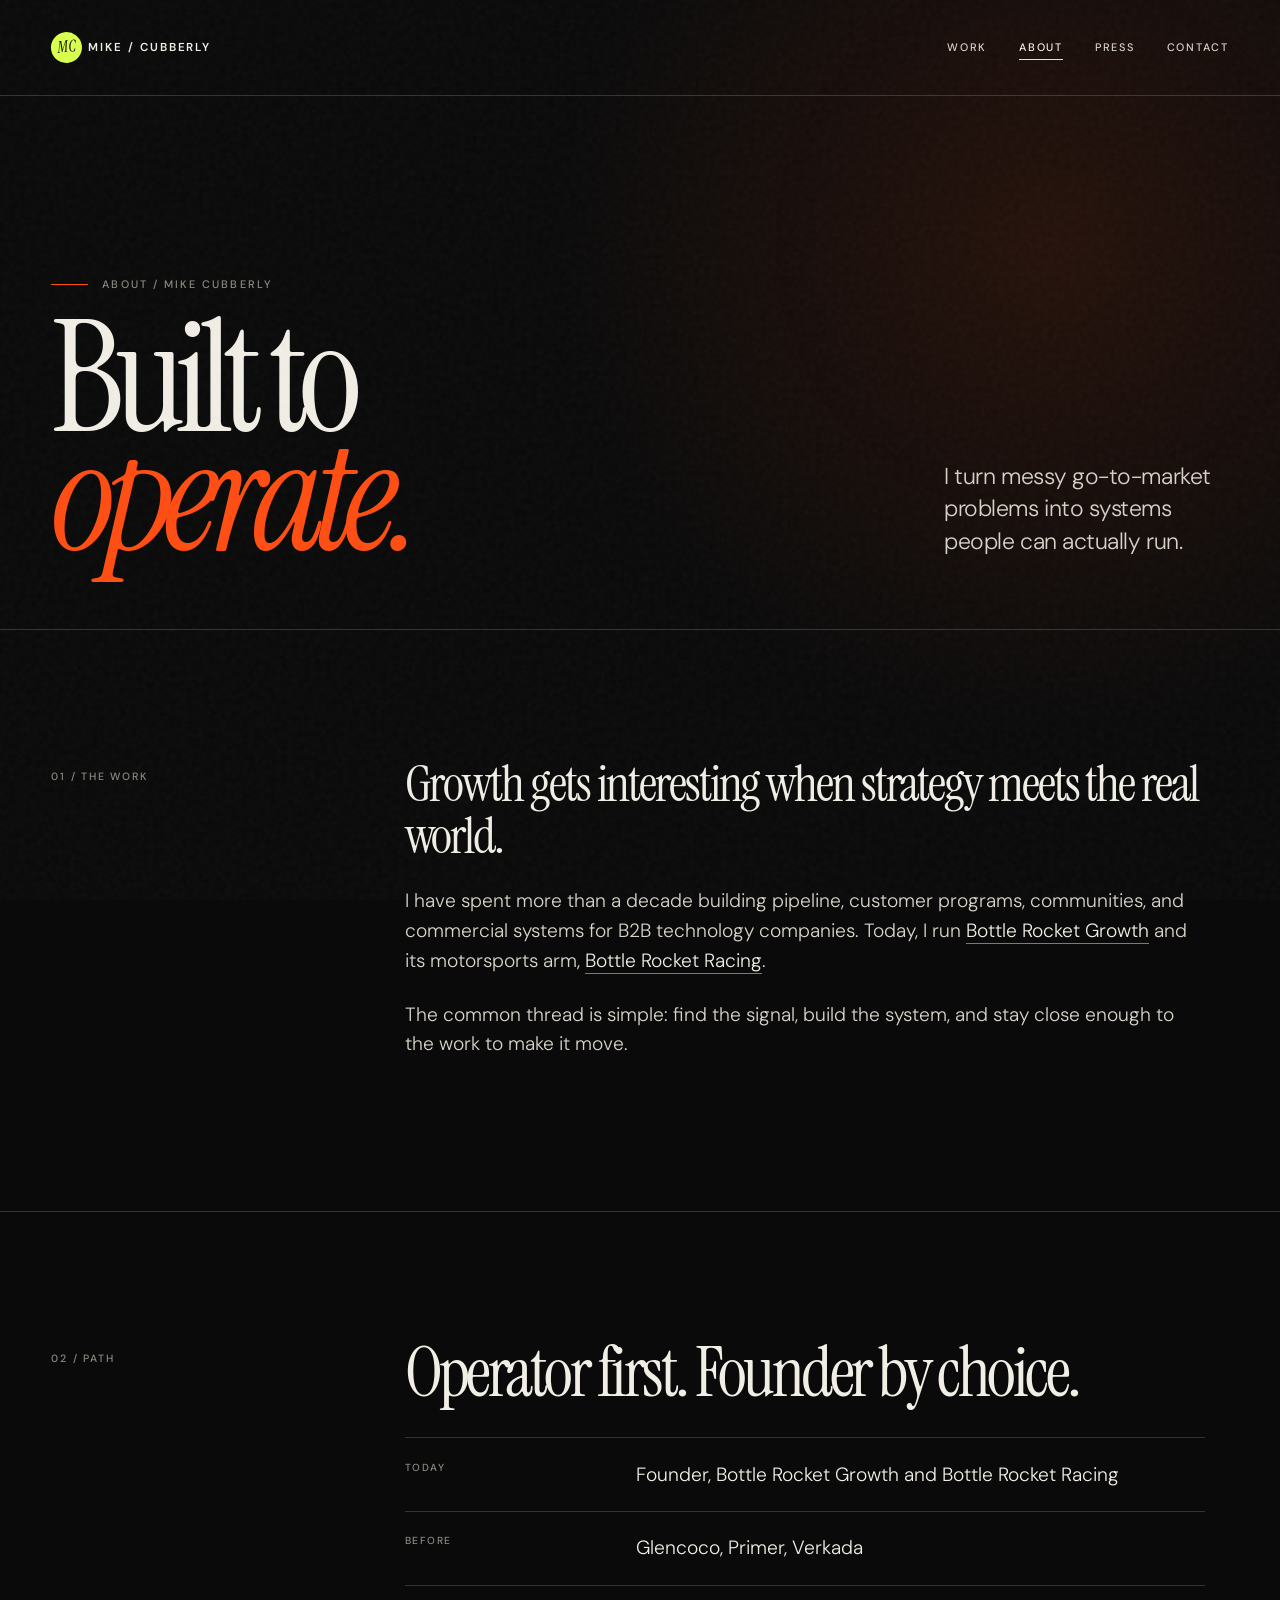
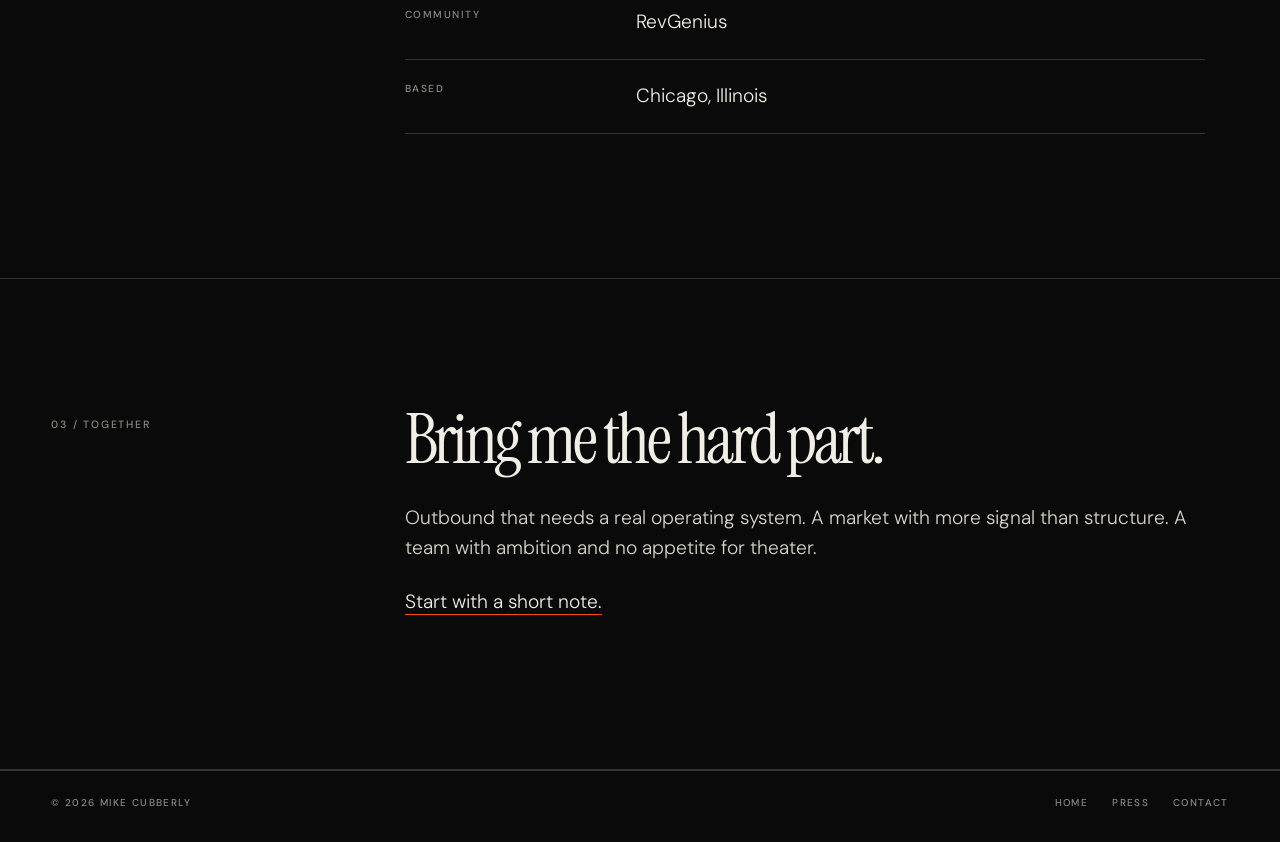
==== about.html @ 32c7e414 "Clean up headshot edge matte" ====
<!DOCTYPE html>
<html lang="en-US">
<head>
  <meta charset="UTF-8">
  <meta name="viewport" content="width=device-width, initial-scale=1.0">
  <title>About Mike Cubberly | Founder and GTM Operator</title>
  <meta name="description" content="About Mike Cubberly, a Chicago-based founder and GTM operator with experience across outbound, revenue, community, partnerships, and motorsports.">
  <meta name="author" content="Mike Cubberly">
  <meta name="robots" content="index, follow, max-image-preview:large">
  <meta name="theme-color" content="#0a0a0a">
  <link rel="canonical" href="https://mikecubberly.com/about.html">
  <meta property="og:type" content="profile">
  <meta property="og:title" content="About Mike Cubberly">
  <meta property="og:description" content="Founder, operator, and GTM builder based in Chicago.">
  <meta property="og:image" content="https://mikecubberly.com/mike-cubberly-clean.png">
  <link rel="stylesheet" href="/styles.css?v=2">
</head>
<body>
  <header class="site-header">
    <a class="wordmark" href="/" aria-label="Mike Cubberly, home">
      <span class="wordmark-mark">MC</span>
      <span class="wordmark-text">Mike / Cubberly</span>
    </a>
    <nav class="site-nav" aria-label="Main navigation">
      <a href="/#work">Work</a>
      <a href="/about.html" aria-current="page">About</a>
      <a class="nav-press" href="/press.html">Press</a>
      <a href="/contact.html">Contact</a>
    </nav>
  </header>

  <main>
    <section class="page-hero" aria-labelledby="page-title">
      <div>
        <p class="page-kicker">About / Mike Cubberly</p>
        <h1 id="page-title">Built to <em>operate.</em></h1>
      </div>
      <p class="page-intro">I turn messy go-to-market problems into systems people can actually run.</p>
    </section>

    <section class="content-section">
      <div class="shell content-grid" data-reveal>
        <p class="content-label">01 / The work</p>
        <div class="content-body">
          <p class="big-copy">Growth gets interesting when strategy meets the real world.</p>
          <p>I have spent more than a decade building pipeline, customer programs, communities, and commercial systems for B2B technology companies. Today, I run <a class="text-link" href="https://bottlerocketgrowth.com" target="_blank" rel="noopener">Bottle Rocket Growth</a> and its motorsports arm, <a class="text-link" href="https://bottlerocketracing.com" target="_blank" rel="noopener">Bottle Rocket Racing</a>.</p>
          <p>The common thread is simple: find the signal, build the system, and stay close enough to the work to make it move.</p>
        </div>
      </div>
    </section>

    <section class="content-section">
      <div class="shell content-grid" data-reveal>
        <p class="content-label">02 / Path</p>
        <div class="content-body">
          <h2>Operator first. Founder by choice.</h2>
          <dl class="fact-list">
            <div class="fact">
              <dt>Today</dt>
              <dd>Founder, Bottle Rocket Growth and Bottle Rocket Racing</dd>
            </div>
            <div class="fact">
              <dt>Before</dt>
              <dd>Glencoco, Primer, Verkada</dd>
            </div>
            <div class="fact">
              <dt>Community</dt>
              <dd>RevGenius</dd>
            </div>
            <div class="fact">
              <dt>Based</dt>
              <dd>Chicago, Illinois</dd>
            </div>
          </dl>
        </div>
      </div>
    </section>

    <section class="content-section">
      <div class="shell content-grid" data-reveal>
        <p class="content-label">03 / Together</p>
        <div class="content-body">
          <h2>Bring me the hard part.</h2>
          <p>Outbound that needs a real operating system. A market with more signal than structure. A team with ambition and no appetite for theater.</p>
          <p><a class="text-link" href="/contact.html">Start with a short note.</a></p>
        </div>
      </div>
    </section>
  </main>

  <footer class="site-footer">
    <span>© <span data-year>2026</span> Mike Cubberly</span>
    <div class="footer-links">
      <a href="/">Home</a>
      <a href="/press.html">Press</a>
      <a href="/contact.html">Contact</a>
    </div>
  </footer>
  <script src="/site.js" defer></script>
</body>
</html>
---- styles.css ----
@import url('https://fonts.googleapis.com/css2?family=DM+Sans:opsz,wght@9..40,300;9..40,400;9..40,500;9..40,600&family=Instrument+Serif:ital@0;1&display=swap');

:root {
  --ink: #0a0a0a;
  --paper: #f1eee6;
  --paper-soft: #d8d4ca;
  --muted: #8c8981;
  --line: rgba(241, 238, 230, 0.18);
  --flare: #ff4d12;
  --acid: #d9ff4f;
  --serif: "Instrument Serif", Georgia, serif;
  --sans: "DM Sans", Arial, sans-serif;
  --gutter: clamp(1.25rem, 4vw, 4.75rem);
  --ease: cubic-bezier(0.2, 0.8, 0.2, 1);
}

* {
  box-sizing: border-box;
}

html {
  scroll-behavior: smooth;
  background: var(--ink);
}

body {
  margin: 0;
  min-width: 320px;
  overflow-x: hidden;
  color: var(--paper);
  background:
    radial-gradient(circle at 82% 10%, rgba(255, 77, 18, 0.11), transparent 31rem),
    var(--ink);
  font-family: var(--sans);
  font-size: 16px;
  font-weight: 300;
  line-height: 1.55;
  text-rendering: optimizeLegibility;
}

body::before {
  position: fixed;
  inset: 0;
  z-index: 10;
  pointer-events: none;
  content: "";
  opacity: 0.045;
  background-image: url("data:image/svg+xml,%3Csvg viewBox='0 0 180 180' xmlns='http://www.w3.org/2000/svg'%3E%3Cfilter id='n'%3E%3CfeTurbulence type='fractalNoise' baseFrequency='.9' numOctaves='4' stitchTiles='stitch'/%3E%3C/filter%3E%3Crect width='100%25' height='100%25' filter='url(%23n)' opacity='.85'/%3E%3C/svg%3E");
}

::selection {
  color: var(--ink);
  background: var(--acid);
}

a {
  color: inherit;
  text-decoration: none;
}

button,
a {
  -webkit-tap-highlight-color: transparent;
}

:focus-visible {
  outline: 2px solid var(--acid);
  outline-offset: 5px;
}

img {
  display: block;
  max-width: 100%;
}

.shell {
  width: min(100%, 1600px);
  margin: 0 auto;
  padding-inline: var(--gutter);
}

.site-header {
  position: absolute;
  top: 0;
  right: 0;
  left: 0;
  z-index: 20;
  display: flex;
  align-items: center;
  justify-content: space-between;
  min-height: 6rem;
  padding: 0 var(--gutter);
  border-bottom: 1px solid var(--line);
}

.wordmark {
  display: inline-flex;
  gap: 0.35rem;
  align-items: center;
  font-size: 0.72rem;
  font-weight: 600;
  letter-spacing: 0.17em;
  text-transform: uppercase;
}

.wordmark-mark {
  display: grid;
  width: 1.95rem;
  height: 1.95rem;
  place-items: center;
  color: var(--ink);
  background: var(--acid);
  border-radius: 50%;
  font-family: var(--serif);
  font-size: 1rem;
  font-style: italic;
  font-weight: 400;
  letter-spacing: -0.03em;
  text-transform: none;
  transform: rotate(-8deg);
}

.site-nav {
  display: flex;
  gap: clamp(1rem, 2.5vw, 2.75rem);
  align-items: center;
  font-size: 0.68rem;
  font-weight: 500;
  letter-spacing: 0.16em;
  text-transform: uppercase;
}

.site-nav a {
  position: relative;
  padding-block: 0.65rem;
  color: var(--paper-soft);
  transition: color 220ms ease;
}

.site-nav a::after {
  position: absolute;
  right: 0;
  bottom: 0.42rem;
  left: 0;
  height: 1px;
  content: "";
  background: var(--acid);
  transform: scaleX(0);
  transform-origin: right;
  transition: transform 240ms var(--ease);
}

.site-nav a:hover,
.site-nav a[aria-current="page"] {
  color: var(--paper);
}

.site-nav a:hover::after,
.site-nav a[aria-current="page"]::after {
  transform: scaleX(1);
  transform-origin: left;
}

.hero {
  position: relative;
  display: grid;
  min-height: 100svh;
  padding: clamp(9rem, 15vh, 12rem) var(--gutter) clamp(3rem, 8vh, 6rem);
  overflow: hidden;
  grid-template-columns: minmax(0, 1.25fr) minmax(18rem, 0.75fr);
  gap: clamp(2rem, 5vw, 7rem);
  align-items: end;
}

.hero::after {
  position: absolute;
  top: 12%;
  right: -9rem;
  width: min(49vw, 46rem);
  aspect-ratio: 1;
  pointer-events: none;
  content: "";
  border: 1px solid rgba(217, 255, 79, 0.28);
  border-radius: 50%;
  box-shadow:
    0 0 0 5.75rem rgba(255, 255, 255, 0.018),
    0 0 0 11.5rem rgba(255, 255, 255, 0.012);
}

.hero-copy,
.hero-visual {
  position: relative;
  z-index: 2;
}

.hero-kicker,
.section-kicker,
.page-kicker {
  display: flex;
  gap: 0.9rem;
  align-items: center;
  margin: 0 0 1.7rem;
  color: var(--muted);
  font-size: 0.68rem;
  font-weight: 500;
  letter-spacing: 0.19em;
  text-transform: uppercase;
}

.hero-kicker::before,
.section-kicker::before,
.page-kicker::before {
  width: 2.3rem;
  height: 1px;
  content: "";
  background: var(--flare);
}

.hero h1 {
  max-width: 8ch;
  margin: 0;
  font-family: var(--serif);
  font-size: clamp(5.6rem, 13vw, 13.4rem);
  font-weight: 400;
  letter-spacing: -0.065em;
  line-height: 0.67;
}

.hero h1 span {
  display: block;
}

.hero h1 .hero-last {
  margin-left: 0.24em;
  color: var(--flare);
  font-style: italic;
}

.hero-deck {
  display: grid;
  max-width: 49rem;
  margin-top: clamp(3rem, 7vh, 5rem);
  grid-template-columns: minmax(13rem, 1fr) minmax(13rem, 0.8fr);
  gap: clamp(1.5rem, 4vw, 4rem);
  align-items: start;
}

.hero-statement {
  margin: 0;
  font-size: clamp(1.25rem, 2vw, 1.8rem);
  font-weight: 300;
  letter-spacing: -0.025em;
  line-height: 1.28;
}

.hero-statement strong {
  color: var(--acid);
  font-weight: 400;
}

.hero-note {
  margin: 0;
  color: var(--muted);
  font-size: 0.84rem;
  line-height: 1.65;
}

.hero-visual {
  display: flex;
  min-height: 30rem;
  align-items: center;
  justify-content: center;
}

.portrait-frame {
  position: relative;
  width: min(100%, 30rem);
  aspect-ratio: 0.83;
  overflow: hidden;
  background:
    linear-gradient(160deg, rgba(255, 77, 18, 0.42), transparent 45%),
    #191919;
  border: 1px solid var(--line);
  border-radius: 48% 48% 1rem 1rem;
  transform: rotate(2.5deg);
}

.portrait-frame::before {
  position: absolute;
  inset: 1rem;
  z-index: 2;
  pointer-events: none;
  content: "";
  border: 1px solid rgba(241, 238, 230, 0.25);
  border-radius: inherit;
}

.portrait-frame img {
  position: absolute;
  top: 13%;
  left: 50%;
  width: 91%;
  height: auto;
  filter: saturate(0.85) contrast(1.06);
  transform: translateX(-50%) rotate(-2.5deg) scale(1.15);
}

.portrait-caption {
  position: absolute;
  right: -2.7rem;
  bottom: 2.75rem;
  z-index: 4;
  display: flex;
  gap: 0.9rem;
  align-items: center;
  margin: 0;
  color: var(--ink);
  background: var(--acid);
  padding: 0.75rem 1.1rem;
  font-size: 0.62rem;
  font-weight: 600;
  letter-spacing: 0.17em;
  text-transform: uppercase;
  transform: rotate(-90deg);
  transform-origin: bottom right;
}

.portrait-caption::before {
  width: 1.8rem;
  height: 1px;
  content: "";
  background: var(--ink);
}

.hero-index {
  position: absolute;
  right: 1rem;
  bottom: -0.36em;
  z-index: -1;
  color: rgba(241, 238, 230, 0.055);
  font-family: var(--serif);
  font-size: clamp(9rem, 23vw, 23rem);
  line-height: 1;
}

.ticker {
  overflow: hidden;
  color: var(--ink);
  background: var(--acid);
  border-block: 1px solid var(--acid);
}

.ticker-track {
  display: flex;
  width: max-content;
  padding-block: 0.8rem;
  animation: ticker 25s linear infinite;
}

.ticker-track span {
  display: inline-flex;
  gap: 1.35rem;
  align-items: center;
  padding-right: 1.35rem;
  font-size: 0.67rem;
  font-weight: 600;
  letter-spacing: 0.18em;
  text-transform: uppercase;
}

.ticker-track span::after {
  content: "●";
  font-size: 0.85rem;
}

@keyframes ticker {
  to {
    transform: translateX(-50%);
  }
}

.section {
  position: relative;
  padding: clamp(6rem, 12vw, 12rem) 0;
  border-bottom: 1px solid var(--line);
}

.section-heading {
  display: grid;
  margin-bottom: clamp(4rem, 8vw, 8rem);
  grid-template-columns: minmax(9rem, 0.34fr) minmax(0, 1fr);
  gap: 2rem;
}

.section-heading h2 {
  max-width: 11ch;
  margin: 0;
  font-family: var(--serif);
  font-size: clamp(3.8rem, 8vw, 8.5rem);
  font-weight: 400;
  letter-spacing: -0.055em;
  line-height: 0.85;
}

.section-heading h2 em {
  color: var(--flare);
  font-weight: 400;
}

.project-list {
  border-top: 1px solid var(--line);
}

.project {
  position: relative;
  display: grid;
  padding: clamp(2.1rem, 4vw, 3.8rem) 0;
  overflow: hidden;
  border-bottom: 1px solid var(--line);
  grid-template-columns: minmax(4rem, 0.16fr) minmax(13rem, 0.52fr) minmax(12rem, 0.42fr) 2.25rem;
  gap: 1.5rem;
  align-items: center;
  transition: padding 320ms var(--ease), color 250ms ease;
}

.project::before {
  position: absolute;
  inset: 0;
  z-index: -1;
  content: "";
  background: var(--paper);
  transform: translateX(-101%);
  transition: transform 430ms var(--ease);
}

.project:hover {
  color: var(--ink);
  padding-inline: 1.4rem;
}

.project:hover::before {
  transform: translateX(0);
}

.project-number,
.project-tag {
  color: var(--muted);
  font-size: 0.64rem;
  font-weight: 500;
  letter-spacing: 0.17em;
  text-transform: uppercase;
}

.project-name {
  margin: 0;
  font-family: var(--serif);
  font-size: clamp(2rem, 4.3vw, 4.75rem);
  font-weight: 400;
  letter-spacing: -0.04em;
  line-height: 0.95;
}

.project-description {
  max-width: 27rem;
  margin: 0;
  color: var(--paper-soft);
  font-size: clamp(0.92rem, 1.25vw, 1.05rem);
}

.project:hover .project-description,
.project:hover .project-number,
.project:hover .project-tag {
  color: #4d4a44;
}

.project-arrow {
  display: grid;
  width: 2.25rem;
  height: 2.25rem;
  place-items: center;
  border: 1px solid currentColor;
  border-radius: 50%;
  font-size: 1.15rem;
  transition: transform 260ms var(--ease), background 260ms ease;
}

.project:hover .project-arrow {
  color: var(--paper);
  background: var(--flare);
  border-color: var(--flare);
  transform: rotate(-45deg);
}

.about-grid {
  display: grid;
  grid-template-columns: minmax(16rem, 0.65fr) minmax(18rem, 1fr);
  gap: clamp(3rem, 8vw, 10rem);
  align-items: start;
}

.about-quote {
  margin: 0;
  font-family: var(--serif);
  font-size: clamp(3rem, 6vw, 6.4rem);
  font-weight: 400;
  letter-spacing: -0.05em;
  line-height: 0.92;
}

.about-quote em {
  color: var(--acid);
}

.about-copy {
  max-width: 42rem;
  padding-top: 1rem;
}

.about-copy .lead {
  margin: 0 0 2rem;
  color: var(--paper);
  font-size: clamp(1.4rem, 2.4vw, 2.2rem);
  letter-spacing: -0.03em;
  line-height: 1.26;
}

.about-copy p {
  color: var(--muted);
}

.career-line {
  display: flex;
  flex-wrap: wrap;
  gap: 0.8rem 1.35rem;
  align-items: center;
  margin: 3rem 0 0;
  padding-top: 1.5rem;
  padding-left: 0;
  border-top: 1px solid var(--line);
  color: var(--paper-soft);
  font-size: 0.66rem;
  font-weight: 500;
  letter-spacing: 0.13em;
  list-style: none;
  text-transform: uppercase;
}

.career-line li:not(:last-child)::after {
  display: inline-block;
  width: 4px;
  height: 4px;
  margin-left: 1.35rem;
  content: "";
  vertical-align: middle;
  background: var(--flare);
  border-radius: 50%;
}

.contact-section {
  position: relative;
  padding: clamp(7rem, 14vw, 14rem) 0 clamp(4rem, 7vw, 7rem);
  overflow: hidden;
}

.contact-section::before {
  position: absolute;
  top: 0;
  right: -10%;
  color: rgba(241, 238, 230, 0.035);
  content: "HELLO";
  font-family: var(--serif);
  font-size: clamp(13rem, 34vw, 35rem);
  line-height: 0.8;
  pointer-events: none;
}

.contact-section .shell {
  position: relative;
  z-index: 1;
}

.contact-heading {
  max-width: 9ch;
  margin: 0 0 3rem;
  font-family: var(--serif);
  font-size: clamp(4.8rem, 11vw, 12rem);
  font-weight: 400;
  letter-spacing: -0.065em;
  line-height: 0.76;
}

.contact-heading em {
  color: var(--flare);
}

.contact-email {
  display: inline-block;
  padding-bottom: 0.35rem;
  border-bottom: 1px solid var(--paper);
  font-size: clamp(1.1rem, 2.2vw, 2rem);
  letter-spacing: -0.03em;
  transition: color 220ms ease, border-color 220ms ease;
}

.contact-email:hover {
  color: var(--acid);
  border-color: var(--acid);
}

.contact-links {
  display: flex;
  gap: 1.5rem 2.5rem;
  flex-wrap: wrap;
  margin-top: 2rem;
  color: var(--muted);
  font-size: 0.7rem;
  font-weight: 500;
  letter-spacing: 0.14em;
  text-transform: uppercase;
}

.contact-links a:hover {
  color: var(--paper);
}

.site-footer {
  display: flex;
  justify-content: space-between;
  padding: 1.5rem var(--gutter) 2rem;
  color: var(--muted);
  border-top: 1px solid var(--line);
  font-size: 0.62rem;
  font-weight: 500;
  letter-spacing: 0.14em;
  text-transform: uppercase;
}

.footer-links {
  display: flex;
  gap: 1.5rem;
}

.footer-links a:hover {
  color: var(--paper);
}

.page-hero {
  display: grid;
  min-height: 70svh;
  padding: clamp(10rem, 18vh, 14rem) var(--gutter) clamp(4rem, 8vh, 7rem);
  border-bottom: 1px solid var(--line);
  grid-template-columns: minmax(0, 1fr) minmax(14rem, 0.36fr);
  gap: clamp(3rem, 8vw, 9rem);
  align-items: end;
}

.page-hero h1 {
  max-width: 9ch;
  margin: 0;
  font-family: var(--serif);
  font-size: clamp(5.4rem, 12vw, 12rem);
  font-weight: 400;
  letter-spacing: -0.065em;
  line-height: 0.77;
}

.page-hero h1 em {
  display: block;
  color: var(--flare);
}

.page-intro {
  max-width: 28rem;
  margin: 0;
  color: var(--paper-soft);
  font-size: clamp(1.1rem, 1.8vw, 1.45rem);
  letter-spacing: -0.02em;
  line-height: 1.4;
}

.content-section {
  padding: clamp(5rem, 10vw, 10rem) 0;
  border-bottom: 1px solid var(--line);
}

.content-grid {
  display: grid;
  grid-template-columns: minmax(9rem, 0.32fr) minmax(0, 1fr);
  gap: clamp(2rem, 7vw, 8rem);
}

.content-label {
  color: var(--muted);
  font-size: 0.66rem;
  font-weight: 500;
  letter-spacing: 0.17em;
  text-transform: uppercase;
}

.content-body {
  max-width: 50rem;
}

.content-body h2 {
  margin: 0 0 2rem;
  font-family: var(--serif);
  font-size: clamp(2.8rem, 5.5vw, 5.5rem);
  font-weight: 400;
  letter-spacing: -0.05em;
  line-height: 0.92;
}

.content-body p {
  margin: 0 0 1.5rem;
  color: var(--paper-soft);
  font-size: clamp(1rem, 1.5vw, 1.2rem);
}

.content-body .big-copy {
  color: var(--paper);
  font-family: var(--serif);
  font-size: clamp(2rem, 4vw, 3.8rem);
  letter-spacing: -0.04em;
  line-height: 1.02;
}

.text-link {
  color: var(--paper);
  border-bottom: 1px solid var(--flare);
}

.text-link:hover {
  color: var(--acid);
  border-color: var(--acid);
}

.fact-list {
  border-top: 1px solid var(--line);
}

.fact {
  display: grid;
  padding: 1.35rem 0;
  border-bottom: 1px solid var(--line);
  grid-template-columns: minmax(8rem, 0.35fr) minmax(0, 1fr);
  gap: 2rem;
}

.fact dt {
  color: var(--muted);
  font-size: 0.64rem;
  font-weight: 500;
  letter-spacing: 0.15em;
  text-transform: uppercase;
}

.fact dd {
  margin: 0;
  color: var(--paper);
  font-size: clamp(1rem, 1.5vw, 1.2rem);
}

.contact-options {
  border-top: 1px solid var(--line);
}

.contact-option {
  display: grid;
  padding: clamp(1.75rem, 3vw, 2.7rem) 0;
  border-bottom: 1px solid var(--line);
  grid-template-columns: minmax(8rem, 0.35fr) minmax(0, 1fr) 2rem;
  gap: 2rem;
  align-items: center;
  transition: color 220ms ease, padding 280ms var(--ease);
}

.contact-option span:first-child {
  color: var(--muted);
  font-size: 0.64rem;
  font-weight: 500;
  letter-spacing: 0.15em;
  text-transform: uppercase;
}

.contact-option strong {
  font-family: var(--serif);
  font-size: clamp(1.7rem, 3.5vw, 3.5rem);
  font-weight: 400;
  letter-spacing: -0.04em;
}

.contact-option:hover {
  color: var(--acid);
  padding-inline: 0.75rem;
}

.contact-option:hover span:first-child {
  color: var(--paper);
}

.js [data-reveal] {
  opacity: 0;
  transform: translateY(2.5rem);
  transition: opacity 800ms var(--ease), transform 900ms var(--ease);
}

.js [data-reveal].is-visible {
  opacity: 1;
  transform: translateY(0);
}

@media (max-width: 900px) {
  .hero {
    min-height: auto;
    padding-top: 10rem;
    grid-template-columns: 1fr;
  }

  .hero-copy {
    max-width: 52rem;
  }

  .hero h1 {
    font-size: clamp(6rem, 22vw, 10rem);
  }

  .hero-visual {
    min-height: 26rem;
  }

  .portrait-frame {
    width: min(75vw, 27rem);
  }

  .hero::after {
    top: auto;
    right: -30%;
    bottom: 0;
    width: 75vw;
  }

  .section-heading,
  .about-grid,
  .page-hero,
  .content-grid {
    grid-template-columns: 1fr;
  }

  .project {
    grid-template-columns: 3rem minmax(0, 1fr) 2.25rem;
  }

  .project-description,
  .project-tag {
    grid-column: 2 / 3;
  }

  .project-arrow {
    grid-row: 1;
    grid-column: 3;
  }

  .page-hero {
    min-height: 65svh;
  }
}

@media (max-width: 620px) {
  .site-header {
    min-height: 5rem;
  }

  .wordmark-text {
    display: none;
  }

  .site-nav {
    gap: 1rem;
    letter-spacing: 0.11em;
  }

  .site-nav .nav-press {
    display: none;
  }

  .hero {
    padding-top: 8.5rem;
  }

  .hero h1 {
    font-size: clamp(5rem, 26vw, 7.8rem);
    line-height: 0.71;
  }

  .hero h1 .hero-last {
    margin-left: 0;
  }

  .hero-deck {
    grid-template-columns: 1fr;
    margin-top: 2.75rem;
  }

  .hero-note {
    max-width: 25rem;
  }

  .hero-visual {
    min-height: 22rem;
  }

  .portrait-caption {
    right: -2.25rem;
  }

  .section-heading {
    margin-bottom: 3.5rem;
  }

  .project {
    grid-template-columns: 2.2rem minmax(0, 1fr) 2rem;
    gap: 0.8rem;
  }

  .project:hover {
    padding-inline: 0.5rem;
  }

  .project-name {
    font-size: 2.2rem;
  }

  .career-line li::after {
    display: none !important;
  }

  .career-line {
    display: grid;
    grid-template-columns: 1fr 1fr;
  }

  .site-footer {
    gap: 1rem;
    align-items: flex-start;
    flex-direction: column;
  }

  .page-hero h1 {
    font-size: clamp(4.7rem, 23vw, 7.5rem);
  }

  .fact,
  .contact-option {
    grid-template-columns: 1fr;
    gap: 0.55rem;
  }

  .contact-option strong {
    overflow-wrap: anywhere;
  }

  .contact-option > span:last-child {
    display: none;
  }
}

@media (prefers-reduced-motion: reduce) {
  html {
    scroll-behavior: auto;
  }

  *,
  *::before,
  *::after {
    animation-duration: 0.01ms !important;
    animation-iteration-count: 1 !important;
    transition-duration: 0.01ms !important;
  }

  .js [data-reveal] {
    opacity: 1;
    transform: none;
  }
}
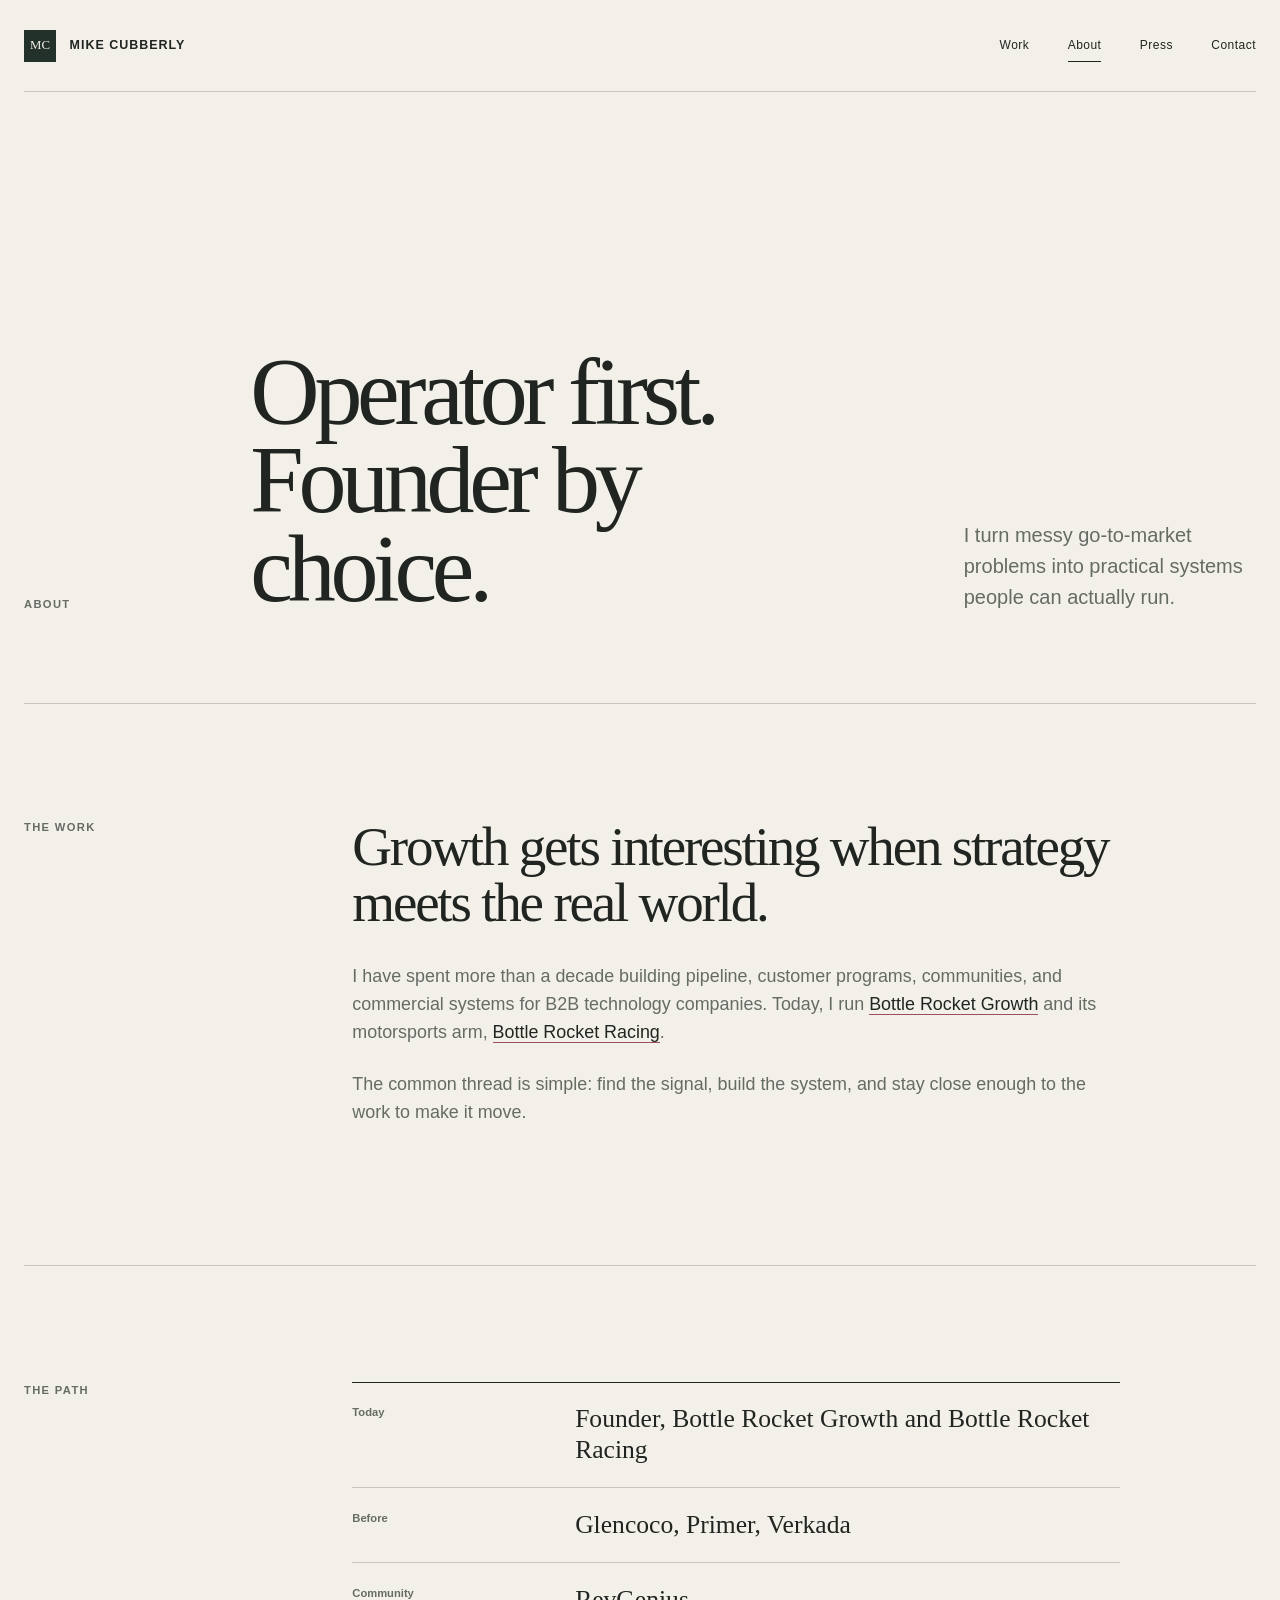
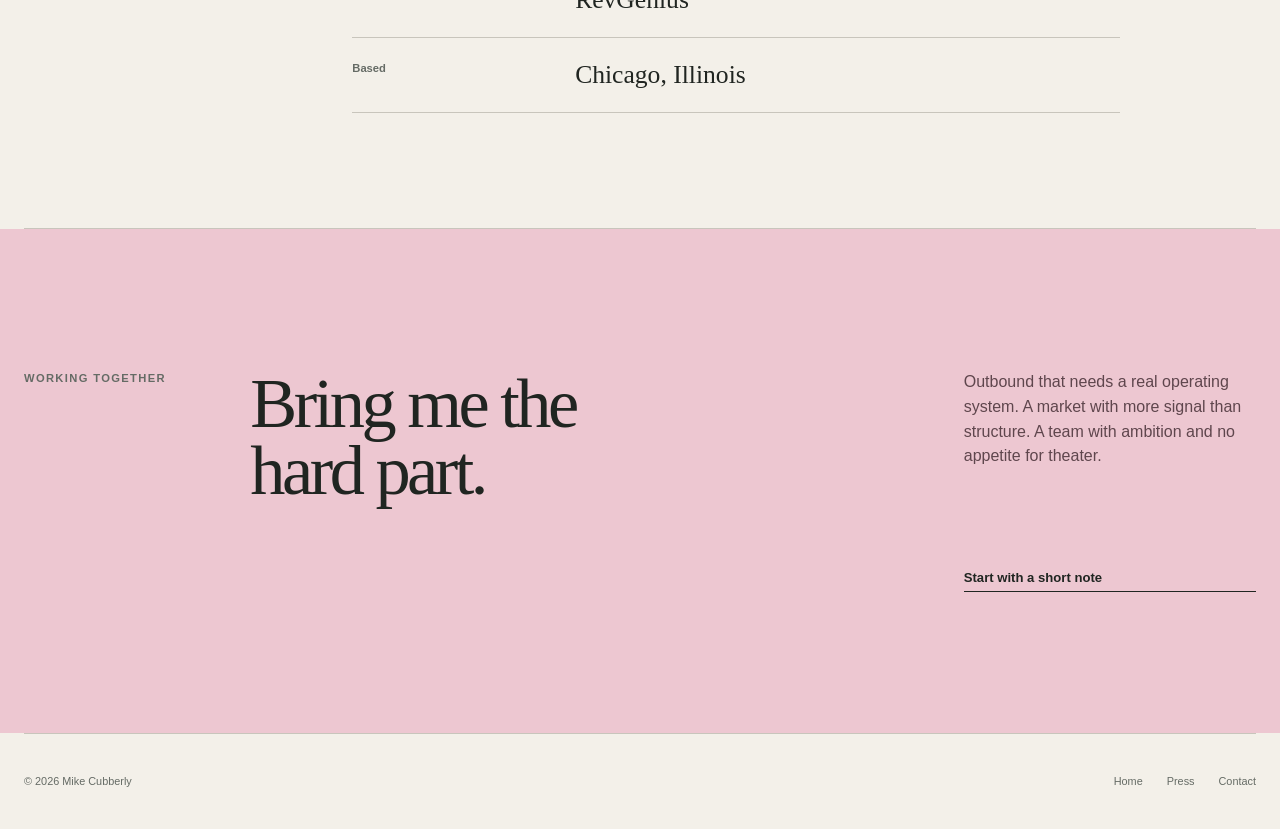
==== commit 89c95a79: "Elevate personal site with restrained editorial design" ====
--- a/about.html
+++ b/about.html
@@ -7,84 +7,73 @@
   <meta name="description" content="About Mike Cubberly, a Chicago-based founder and GTM operator with experience across outbound, revenue, community, partnerships, and motorsports.">
   <meta name="author" content="Mike Cubberly">
   <meta name="robots" content="index, follow, max-image-preview:large">
-  <meta name="theme-color" content="#0a0a0a">
+  <meta name="theme-color" content="#f3f0e9">
   <link rel="canonical" href="https://mikecubberly.com/about.html">
   <meta property="og:type" content="profile">
   <meta property="og:title" content="About Mike Cubberly">
-  <meta property="og:description" content="Founder, operator, and GTM builder based in Chicago.">
-  <meta property="og:image" content="https://mikecubberly.com/mike-cubberly-clean.png">
-  <link rel="stylesheet" href="/styles.css?v=2">
+  <meta property="og:description" content="Founder and GTM operator based in Chicago.">
+  <meta property="og:image" content="https://mikecubberly.com/mike-cubberly-clean.png?v=3">
+  <link rel="stylesheet" href="/styles.css?v=4">
 </head>
 <body>
   <header class="site-header">
     <a class="wordmark" href="/" aria-label="Mike Cubberly, home">
-      <span class="wordmark-mark">MC</span>
-      <span class="wordmark-text">Mike / Cubberly</span>
+      <span class="wordmark-mark" aria-hidden="true">MC</span>
+      <span>Mike Cubberly</span>
     </a>
     <nav class="site-nav" aria-label="Main navigation">
       <a href="/#work">Work</a>
       <a href="/about.html" aria-current="page">About</a>
-      <a class="nav-press" href="/press.html">Press</a>
+      <a href="/press.html">Press</a>
       <a href="/contact.html">Contact</a>
     </nav>
   </header>
 
   <main>
-    <section class="page-hero" aria-labelledby="page-title">
-      <div>
-        <p class="page-kicker">About / Mike Cubberly</p>
-        <h1 id="page-title">Built to <em>operate.</em></h1>
-      </div>
-      <p class="page-intro">I turn messy go-to-market problems into systems people can actually run.</p>
+    <section class="inner-hero" aria-labelledby="page-title">
+      <p class="eyebrow">About</p>
+      <h1 id="page-title">Operator first.<br>Founder by choice.</h1>
+      <p>I turn messy go-to-market problems into practical systems people can actually run.</p>
     </section>
 
-    <section class="content-section">
-      <div class="shell content-grid" data-reveal>
-        <p class="content-label">01 / The work</p>
-        <div class="content-body">
-          <p class="big-copy">Growth gets interesting when strategy meets the real world.</p>
-          <p>I have spent more than a decade building pipeline, customer programs, communities, and commercial systems for B2B technology companies. Today, I run <a class="text-link" href="https://bottlerocketgrowth.com" target="_blank" rel="noopener">Bottle Rocket Growth</a> and its motorsports arm, <a class="text-link" href="https://bottlerocketracing.com" target="_blank" rel="noopener">Bottle Rocket Racing</a>.</p>
-          <p>The common thread is simple: find the signal, build the system, and stay close enough to the work to make it move.</p>
-        </div>
+    <section class="prose-section" aria-labelledby="work-heading">
+      <h2 id="work-heading">The work</h2>
+      <div class="prose-copy">
+        <p class="lead">Growth gets interesting when strategy meets the real world.</p>
+        <p>I have spent more than a decade building pipeline, customer programs, communities, and commercial systems for B2B technology companies. Today, I run <a href="https://bottlerocketgrowth.com" target="_blank" rel="noopener">Bottle Rocket Growth</a> and its motorsports arm, <a href="https://bottlerocketracing.com" target="_blank" rel="noopener">Bottle Rocket Racing</a>.</p>
+        <p>The common thread is simple: find the signal, build the system, and stay close enough to the work to make it move.</p>
       </div>
     </section>
 
-    <section class="content-section">
-      <div class="shell content-grid" data-reveal>
-        <p class="content-label">02 / Path</p>
-        <div class="content-body">
-          <h2>Operator first. Founder by choice.</h2>
-          <dl class="fact-list">
-            <div class="fact">
-              <dt>Today</dt>
-              <dd>Founder, Bottle Rocket Growth and Bottle Rocket Racing</dd>
-            </div>
-            <div class="fact">
-              <dt>Before</dt>
-              <dd>Glencoco, Primer, Verkada</dd>
-            </div>
-            <div class="fact">
-              <dt>Community</dt>
-              <dd>RevGenius</dd>
-            </div>
-            <div class="fact">
-              <dt>Based</dt>
-              <dd>Chicago, Illinois</dd>
-            </div>
-          </dl>
-        </div>
+    <section class="prose-section" aria-labelledby="path-heading">
+      <h2 id="path-heading">The path</h2>
+      <div class="prose-copy">
+        <dl class="plain-facts">
+          <div>
+            <dt>Today</dt>
+            <dd>Founder, Bottle Rocket Growth and Bottle Rocket Racing</dd>
+          </div>
+          <div>
+            <dt>Before</dt>
+            <dd>Glencoco, Primer, Verkada</dd>
+          </div>
+          <div>
+            <dt>Community</dt>
+            <dd>RevGenius</dd>
+          </div>
+          <div>
+            <dt>Based</dt>
+            <dd>Chicago, Illinois</dd>
+          </div>
+        </dl>
       </div>
     </section>
 
-    <section class="content-section">
-      <div class="shell content-grid" data-reveal>
-        <p class="content-label">03 / Together</p>
-        <div class="content-body">
-          <h2>Bring me the hard part.</h2>
-          <p>Outbound that needs a real operating system. A market with more signal than structure. A team with ambition and no appetite for theater.</p>
-          <p><a class="text-link" href="/contact.html">Start with a short note.</a></p>
-        </div>
-      </div>
+    <section class="closing-note" aria-labelledby="together-heading">
+      <p class="eyebrow">Working together</p>
+      <h2 id="together-heading">Bring me the hard part.</h2>
+      <p>Outbound that needs a real operating system. A market with more signal than structure. A team with ambition and no appetite for theater.</p>
+      <a class="inline-link" href="/contact.html">Start with a short note</a>
     </section>
   </main>
 
--- a/styles.css
+++ b/styles.css
@@ -1,17 +1,15 @@
-@import url('https://fonts.googleapis.com/css2?family=DM+Sans:opsz,wght@9..40,300;9..40,400;9..40,500;9..40,600&family=Instrument+Serif:ital@0;1&display=swap');
-
 :root {
-  --ink: #0a0a0a;
-  --paper: #f1eee6;
-  --paper-soft: #d8d4ca;
-  --muted: #8c8981;
-  --line: rgba(241, 238, 230, 0.18);
-  --flare: #ff4d12;
-  --acid: #d9ff4f;
-  --serif: "Instrument Serif", Georgia, serif;
-  --sans: "DM Sans", Arial, sans-serif;
-  --gutter: clamp(1.25rem, 4vw, 4.75rem);
-  --ease: cubic-bezier(0.2, 0.8, 0.2, 1);
+  --paper: #f3f0e9;
+  --paper-deep: #e8e3d9;
+  --ink: #202521;
+  --muted: #656b65;
+  --rule: #c8c5bc;
+  --rose: #edc7d1;
+  --rose-deep: #9c4f61;
+  --forest: #223129;
+  --serif: "Iowan Old Style", "Palatino Linotype", Baskerville, Georgia, serif;
+  --sans: "Helvetica Neue", Helvetica, Arial, sans-serif;
+  --page: min(100% - 3rem, 82rem);
 }
 
 * {
@@ -20,37 +18,24 @@
 
 html {
   scroll-behavior: smooth;
-  background: var(--ink);
+  background: var(--paper);
 }
 
 body {
-  margin: 0;
   min-width: 320px;
-  overflow-x: hidden;
-  color: var(--paper);
-  background:
-    radial-gradient(circle at 82% 10%, rgba(255, 77, 18, 0.11), transparent 31rem),
-    var(--ink);
+  margin: 0;
+  color: var(--ink);
+  background: var(--paper);
   font-family: var(--sans);
   font-size: 16px;
-  font-weight: 300;
   line-height: 1.55;
   text-rendering: optimizeLegibility;
-}
-
-body::before {
-  position: fixed;
-  inset: 0;
-  z-index: 10;
-  pointer-events: none;
-  content: "";
-  opacity: 0.045;
-  background-image: url("data:image/svg+xml,%3Csvg viewBox='0 0 180 180' xmlns='http://www.w3.org/2000/svg'%3E%3Cfilter id='n'%3E%3CfeTurbulence type='fractalNoise' baseFrequency='.9' numOctaves='4' stitchTiles='stitch'/%3E%3C/filter%3E%3Crect width='100%25' height='100%25' filter='url(%23n)' opacity='.85'/%3E%3C/svg%3E");
+  -webkit-font-smoothing: antialiased;
 }
 
 ::selection {
   color: var(--ink);
-  background: var(--acid);
+  background: var(--rose);
 }
 
 a {
@@ -58,581 +43,328 @@
   text-decoration: none;
 }
 
-button,
-a {
-  -webkit-tap-highlight-color: transparent;
-}
-
-:focus-visible {
-  outline: 2px solid var(--acid);
-  outline-offset: 5px;
-}
-
 img {
   display: block;
   max-width: 100%;
 }
 
-.shell {
-  width: min(100%, 1600px);
+:focus-visible {
+  outline: 2px solid var(--rose-deep);
+  outline-offset: 5px;
+}
+
+.site-header {
+  display: flex;
+  width: var(--page);
+  min-height: 5.75rem;
   margin: 0 auto;
-  padding-inline: var(--gutter);
-}
-
-.site-header {
-  position: absolute;
-  top: 0;
-  right: 0;
-  left: 0;
-  z-index: 20;
-  display: flex;
   align-items: center;
   justify-content: space-between;
-  min-height: 6rem;
-  padding: 0 var(--gutter);
-  border-bottom: 1px solid var(--line);
+  border-bottom: 1px solid var(--rule);
 }
 
 .wordmark {
   display: inline-flex;
-  gap: 0.35rem;
+  gap: 0.85rem;
   align-items: center;
+  font-size: 0.78rem;
+  font-weight: 600;
+  letter-spacing: 0.08em;
+  text-transform: uppercase;
+}
+
+.wordmark-mark {
+  display: grid;
+  width: 2rem;
+  height: 2rem;
+  place-items: center;
+  background: var(--forest);
+  color: var(--paper);
+  font-family: var(--serif);
+  font-size: 0.8rem;
+  font-weight: 400;
+  letter-spacing: 0;
+}
+
+.site-nav {
+  display: flex;
+  gap: clamp(1rem, 3vw, 2.5rem);
+  align-items: center;
+  font-size: 0.75rem;
+  letter-spacing: 0.04em;
+}
+
+.site-nav a {
+  padding: 0.4rem 0;
+  border-bottom: 1px solid transparent;
+}
+
+.site-nav a:hover,
+.site-nav a[aria-current="page"] {
+  border-color: var(--ink);
+}
+
+.eyebrow {
+  margin: 0;
+  color: var(--muted);
+  font-size: 0.7rem;
+  font-weight: 600;
+  letter-spacing: 0.12em;
+  text-transform: uppercase;
+}
+
+.home-hero {
+  display: grid;
+  width: var(--page);
+  min-height: calc(100svh - 5.75rem);
+  margin: 0 auto;
+  padding: clamp(5rem, 11vh, 8rem) 0 clamp(5rem, 10vh, 7rem);
+  grid-template-columns: minmax(0, 1.15fr) minmax(20rem, 0.72fr);
+  gap: clamp(3rem, 7vw, 8rem);
+  align-items: center;
+}
+
+.hero-copy h1 {
+  max-width: 10ch;
+  margin: 1.5rem 0 2rem;
+  font-family: var(--serif);
+  font-size: clamp(4.7rem, 8.3vw, 8rem);
+  font-weight: 400;
+  letter-spacing: -0.055em;
+  line-height: 0.91;
+}
+
+.hero-copy h1 span {
+  display: block;
+  color: var(--rose-deep);
+}
+
+.hero-intro {
+  max-width: 35rem;
+  margin: 0;
+  color: var(--muted);
+  font-size: clamp(1.05rem, 1.7vw, 1.35rem);
+  line-height: 1.5;
+}
+
+.text-links {
+  display: flex;
+  gap: 1rem 2rem;
+  flex-wrap: wrap;
+  margin-top: 2.25rem;
+}
+
+.text-links a,
+.inline-link {
+  display: inline-block;
+  padding-bottom: 0.2rem;
+  border-bottom: 1px solid currentColor;
+  font-size: 0.82rem;
+  font-weight: 600;
+}
+
+.text-links a:hover,
+.inline-link:hover {
+  color: var(--rose-deep);
+}
+
+.portrait {
+  width: 100%;
+  max-width: 31rem;
+  margin: 0 0 0 auto;
+}
+
+.portrait-image {
+  aspect-ratio: 1 / 1;
+  overflow: hidden;
+  background: #e7dedf;
+}
+
+.portrait-image img {
+  width: 100%;
+  height: 100%;
+  object-fit: contain;
+  transform: scale(1.025);
+  transform-origin: center bottom;
+}
+
+.portrait figcaption {
+  display: flex;
+  justify-content: space-between;
+  margin-top: 0.8rem;
+  color: var(--muted);
+  font-size: 0.68rem;
+  letter-spacing: 0.04em;
+}
+
+.portrait figcaption span:first-child {
+  color: var(--ink);
+  font-weight: 600;
+}
+
+.home-section {
+  width: var(--page);
+  margin: 0 auto;
+  padding: clamp(6rem, 11vw, 10rem) 0;
+  border-top: 1px solid var(--rule);
+}
+
+.section-intro {
+  display: grid;
+  margin-bottom: clamp(4rem, 8vw, 7rem);
+  grid-template-columns: minmax(9rem, 0.28fr) minmax(0, 1fr);
+  gap: 2rem;
+  align-items: start;
+}
+
+.section-intro h2 {
+  max-width: 12ch;
+  margin: 0;
+  font-family: var(--serif);
+  font-size: clamp(3.1rem, 6vw, 5.8rem);
+  font-weight: 400;
+  letter-spacing: -0.045em;
+  line-height: 0.95;
+}
+
+.work-index {
+  border-top: 1px solid var(--ink);
+}
+
+.work-row {
+  display: grid;
+  padding: clamp(1.75rem, 3vw, 2.5rem) 0;
+  border-bottom: 1px solid var(--rule);
+  grid-template-columns: minmax(0, 1fr) auto;
+  gap: 2rem;
+  align-items: center;
+}
+
+.work-row h3 {
+  margin: 0 0 0.35rem;
+  font-family: var(--serif);
+  font-size: clamp(2rem, 3.7vw, 3.6rem);
+  font-weight: 400;
+  letter-spacing: -0.035em;
+  line-height: 1;
+}
+
+.work-row p {
+  margin: 0;
+  color: var(--muted);
+  font-size: 0.9rem;
+}
+
+.work-row > span {
+  padding-bottom: 0.15rem;
+  border-bottom: 1px solid transparent;
+  color: var(--muted);
   font-size: 0.72rem;
   font-weight: 600;
-  letter-spacing: 0.17em;
-  text-transform: uppercase;
-}
-
-.wordmark-mark {
-  display: grid;
-  width: 1.95rem;
-  height: 1.95rem;
-  place-items: center;
+}
+
+.work-row:hover h3 {
+  color: var(--rose-deep);
+}
+
+.work-row:hover > span {
   color: var(--ink);
-  background: var(--acid);
-  border-radius: 50%;
-  font-family: var(--serif);
-  font-size: 1rem;
-  font-style: italic;
-  font-weight: 400;
-  letter-spacing: -0.03em;
-  text-transform: none;
-  transform: rotate(-8deg);
-}
-
-.site-nav {
+  border-color: var(--ink);
+}
+
+.profile-note {
+  display: grid;
+  padding: clamp(6rem, 11vw, 10rem) max(1.5rem, calc((100% - 82rem) / 2));
+  color: var(--paper);
+  background: var(--forest);
+  grid-template-columns: minmax(9rem, 0.28fr) minmax(0, 1.1fr) minmax(18rem, 0.55fr);
+  gap: clamp(2rem, 5vw, 5rem);
+  align-items: start;
+}
+
+.profile-note .eyebrow {
+  color: #aeb8b1;
+}
+
+.profile-note h2 {
+  max-width: 13ch;
+  margin: 0;
+  font-family: var(--serif);
+  font-size: clamp(2.8rem, 5vw, 5rem);
+  font-weight: 400;
+  letter-spacing: -0.045em;
+  line-height: 0.98;
+}
+
+.profile-note-copy {
+  padding-top: 0.45rem;
+  color: #c8d0ca;
+}
+
+.profile-note-copy p {
+  margin: 0 0 2rem;
+}
+
+.profile-note .inline-link {
+  color: var(--paper);
+}
+
+.profile-note .inline-link:hover {
+  color: var(--rose);
+}
+
+.contact-band {
+  width: var(--page);
+  margin: 0 auto;
+  padding: clamp(6rem, 12vw, 11rem) 0 clamp(5rem, 9vw, 8rem);
+}
+
+.contact-band h2 {
+  max-width: 13ch;
+  margin: 1.4rem 0 2.2rem;
+  font-family: var(--serif);
+  font-size: clamp(3.4rem, 7vw, 7rem);
+  font-weight: 400;
+  letter-spacing: -0.05em;
+  line-height: 0.93;
+}
+
+.large-link {
+  display: inline-block;
+  padding-bottom: 0.25rem;
+  border-bottom: 1px solid var(--ink);
+  font-size: clamp(1rem, 2vw, 1.45rem);
+  font-weight: 500;
+}
+
+.large-link:hover {
+  color: var(--rose-deep);
+  border-color: var(--rose-deep);
+}
+
+.contact-meta {
   display: flex;
-  gap: clamp(1rem, 2.5vw, 2.75rem);
-  align-items: center;
-  font-size: 0.68rem;
-  font-weight: 500;
-  letter-spacing: 0.16em;
-  text-transform: uppercase;
-}
-
-.site-nav a {
-  position: relative;
-  padding-block: 0.65rem;
-  color: var(--paper-soft);
-  transition: color 220ms ease;
-}
-
-.site-nav a::after {
-  position: absolute;
-  right: 0;
-  bottom: 0.42rem;
-  left: 0;
-  height: 1px;
-  content: "";
-  background: var(--acid);
-  transform: scaleX(0);
-  transform-origin: right;
-  transition: transform 240ms var(--ease);
-}
-
-.site-nav a:hover,
-.site-nav a[aria-current="page"] {
-  color: var(--paper);
-}
-
-.site-nav a:hover::after,
-.site-nav a[aria-current="page"]::after {
-  transform: scaleX(1);
-  transform-origin: left;
-}
-
-.hero {
-  position: relative;
-  display: grid;
-  min-height: 100svh;
-  padding: clamp(9rem, 15vh, 12rem) var(--gutter) clamp(3rem, 8vh, 6rem);
-  overflow: hidden;
-  grid-template-columns: minmax(0, 1.25fr) minmax(18rem, 0.75fr);
-  gap: clamp(2rem, 5vw, 7rem);
-  align-items: end;
-}
-
-.hero::after {
-  position: absolute;
-  top: 12%;
-  right: -9rem;
-  width: min(49vw, 46rem);
-  aspect-ratio: 1;
-  pointer-events: none;
-  content: "";
-  border: 1px solid rgba(217, 255, 79, 0.28);
-  border-radius: 50%;
-  box-shadow:
-    0 0 0 5.75rem rgba(255, 255, 255, 0.018),
-    0 0 0 11.5rem rgba(255, 255, 255, 0.012);
-}
-
-.hero-copy,
-.hero-visual {
-  position: relative;
-  z-index: 2;
-}
-
-.hero-kicker,
-.section-kicker,
-.page-kicker {
-  display: flex;
-  gap: 0.9rem;
-  align-items: center;
-  margin: 0 0 1.7rem;
-  color: var(--muted);
-  font-size: 0.68rem;
-  font-weight: 500;
-  letter-spacing: 0.19em;
-  text-transform: uppercase;
-}
-
-.hero-kicker::before,
-.section-kicker::before,
-.page-kicker::before {
-  width: 2.3rem;
-  height: 1px;
-  content: "";
-  background: var(--flare);
-}
-
-.hero h1 {
-  max-width: 8ch;
-  margin: 0;
-  font-family: var(--serif);
-  font-size: clamp(5.6rem, 13vw, 13.4rem);
-  font-weight: 400;
-  letter-spacing: -0.065em;
-  line-height: 0.67;
-}
-
-.hero h1 span {
-  display: block;
-}
-
-.hero h1 .hero-last {
-  margin-left: 0.24em;
-  color: var(--flare);
-  font-style: italic;
-}
-
-.hero-deck {
-  display: grid;
-  max-width: 49rem;
-  margin-top: clamp(3rem, 7vh, 5rem);
-  grid-template-columns: minmax(13rem, 1fr) minmax(13rem, 0.8fr);
-  gap: clamp(1.5rem, 4vw, 4rem);
-  align-items: start;
-}
-
-.hero-statement {
-  margin: 0;
-  font-size: clamp(1.25rem, 2vw, 1.8rem);
-  font-weight: 300;
-  letter-spacing: -0.025em;
-  line-height: 1.28;
-}
-
-.hero-statement strong {
-  color: var(--acid);
-  font-weight: 400;
-}
-
-.hero-note {
-  margin: 0;
-  color: var(--muted);
-  font-size: 0.84rem;
-  line-height: 1.65;
-}
-
-.hero-visual {
-  display: flex;
-  min-height: 30rem;
-  align-items: center;
-  justify-content: center;
-}
-
-.portrait-frame {
-  position: relative;
-  width: min(100%, 30rem);
-  aspect-ratio: 0.83;
-  overflow: hidden;
-  background:
-    linear-gradient(160deg, rgba(255, 77, 18, 0.42), transparent 45%),
-    #191919;
-  border: 1px solid var(--line);
-  border-radius: 48% 48% 1rem 1rem;
-  transform: rotate(2.5deg);
-}
-
-.portrait-frame::before {
-  position: absolute;
-  inset: 1rem;
-  z-index: 2;
-  pointer-events: none;
-  content: "";
-  border: 1px solid rgba(241, 238, 230, 0.25);
-  border-radius: inherit;
-}
-
-.portrait-frame img {
-  position: absolute;
-  top: 13%;
-  left: 50%;
-  width: 91%;
-  height: auto;
-  filter: saturate(0.85) contrast(1.06);
-  transform: translateX(-50%) rotate(-2.5deg) scale(1.15);
-}
-
-.portrait-caption {
-  position: absolute;
-  right: -2.7rem;
-  bottom: 2.75rem;
-  z-index: 4;
-  display: flex;
-  gap: 0.9rem;
-  align-items: center;
-  margin: 0;
-  color: var(--ink);
-  background: var(--acid);
-  padding: 0.75rem 1.1rem;
-  font-size: 0.62rem;
-  font-weight: 600;
-  letter-spacing: 0.17em;
-  text-transform: uppercase;
-  transform: rotate(-90deg);
-  transform-origin: bottom right;
-}
-
-.portrait-caption::before {
-  width: 1.8rem;
-  height: 1px;
-  content: "";
-  background: var(--ink);
-}
-
-.hero-index {
-  position: absolute;
-  right: 1rem;
-  bottom: -0.36em;
-  z-index: -1;
-  color: rgba(241, 238, 230, 0.055);
-  font-family: var(--serif);
-  font-size: clamp(9rem, 23vw, 23rem);
-  line-height: 1;
-}
-
-.ticker {
-  overflow: hidden;
-  color: var(--ink);
-  background: var(--acid);
-  border-block: 1px solid var(--acid);
-}
-
-.ticker-track {
-  display: flex;
-  width: max-content;
-  padding-block: 0.8rem;
-  animation: ticker 25s linear infinite;
-}
-
-.ticker-track span {
-  display: inline-flex;
-  gap: 1.35rem;
-  align-items: center;
-  padding-right: 1.35rem;
-  font-size: 0.67rem;
-  font-weight: 600;
-  letter-spacing: 0.18em;
-  text-transform: uppercase;
-}
-
-.ticker-track span::after {
-  content: "●";
-  font-size: 0.85rem;
-}
-
-@keyframes ticker {
-  to {
-    transform: translateX(-50%);
-  }
-}
-
-.section {
-  position: relative;
-  padding: clamp(6rem, 12vw, 12rem) 0;
-  border-bottom: 1px solid var(--line);
-}
-
-.section-heading {
-  display: grid;
-  margin-bottom: clamp(4rem, 8vw, 8rem);
-  grid-template-columns: minmax(9rem, 0.34fr) minmax(0, 1fr);
-  gap: 2rem;
-}
-
-.section-heading h2 {
-  max-width: 11ch;
-  margin: 0;
-  font-family: var(--serif);
-  font-size: clamp(3.8rem, 8vw, 8.5rem);
-  font-weight: 400;
-  letter-spacing: -0.055em;
-  line-height: 0.85;
-}
-
-.section-heading h2 em {
-  color: var(--flare);
-  font-weight: 400;
-}
-
-.project-list {
-  border-top: 1px solid var(--line);
-}
-
-.project {
-  position: relative;
-  display: grid;
-  padding: clamp(2.1rem, 4vw, 3.8rem) 0;
-  overflow: hidden;
-  border-bottom: 1px solid var(--line);
-  grid-template-columns: minmax(4rem, 0.16fr) minmax(13rem, 0.52fr) minmax(12rem, 0.42fr) 2.25rem;
-  gap: 1.5rem;
-  align-items: center;
-  transition: padding 320ms var(--ease), color 250ms ease;
-}
-
-.project::before {
-  position: absolute;
-  inset: 0;
-  z-index: -1;
-  content: "";
-  background: var(--paper);
-  transform: translateX(-101%);
-  transition: transform 430ms var(--ease);
-}
-
-.project:hover {
-  color: var(--ink);
-  padding-inline: 1.4rem;
-}
-
-.project:hover::before {
-  transform: translateX(0);
-}
-
-.project-number,
-.project-tag {
-  color: var(--muted);
-  font-size: 0.64rem;
-  font-weight: 500;
-  letter-spacing: 0.17em;
-  text-transform: uppercase;
-}
-
-.project-name {
-  margin: 0;
-  font-family: var(--serif);
-  font-size: clamp(2rem, 4.3vw, 4.75rem);
-  font-weight: 400;
-  letter-spacing: -0.04em;
-  line-height: 0.95;
-}
-
-.project-description {
-  max-width: 27rem;
-  margin: 0;
-  color: var(--paper-soft);
-  font-size: clamp(0.92rem, 1.25vw, 1.05rem);
-}
-
-.project:hover .project-description,
-.project:hover .project-number,
-.project:hover .project-tag {
-  color: #4d4a44;
-}
-
-.project-arrow {
-  display: grid;
-  width: 2.25rem;
-  height: 2.25rem;
-  place-items: center;
-  border: 1px solid currentColor;
-  border-radius: 50%;
-  font-size: 1.15rem;
-  transition: transform 260ms var(--ease), background 260ms ease;
-}
-
-.project:hover .project-arrow {
-  color: var(--paper);
-  background: var(--flare);
-  border-color: var(--flare);
-  transform: rotate(-45deg);
-}
-
-.about-grid {
-  display: grid;
-  grid-template-columns: minmax(16rem, 0.65fr) minmax(18rem, 1fr);
-  gap: clamp(3rem, 8vw, 10rem);
-  align-items: start;
-}
-
-.about-quote {
-  margin: 0;
-  font-family: var(--serif);
-  font-size: clamp(3rem, 6vw, 6.4rem);
-  font-weight: 400;
-  letter-spacing: -0.05em;
-  line-height: 0.92;
-}
-
-.about-quote em {
-  color: var(--acid);
-}
-
-.about-copy {
-  max-width: 42rem;
-  padding-top: 1rem;
-}
-
-.about-copy .lead {
-  margin: 0 0 2rem;
-  color: var(--paper);
-  font-size: clamp(1.4rem, 2.4vw, 2.2rem);
-  letter-spacing: -0.03em;
-  line-height: 1.26;
-}
-
-.about-copy p {
-  color: var(--muted);
-}
-
-.career-line {
-  display: flex;
-  flex-wrap: wrap;
-  gap: 0.8rem 1.35rem;
-  align-items: center;
-  margin: 3rem 0 0;
-  padding-top: 1.5rem;
-  padding-left: 0;
-  border-top: 1px solid var(--line);
-  color: var(--paper-soft);
-  font-size: 0.66rem;
-  font-weight: 500;
-  letter-spacing: 0.13em;
-  list-style: none;
-  text-transform: uppercase;
-}
-
-.career-line li:not(:last-child)::after {
-  display: inline-block;
-  width: 4px;
-  height: 4px;
-  margin-left: 1.35rem;
-  content: "";
-  vertical-align: middle;
-  background: var(--flare);
-  border-radius: 50%;
-}
-
-.contact-section {
-  position: relative;
-  padding: clamp(7rem, 14vw, 14rem) 0 clamp(4rem, 7vw, 7rem);
-  overflow: hidden;
-}
-
-.contact-section::before {
-  position: absolute;
-  top: 0;
-  right: -10%;
-  color: rgba(241, 238, 230, 0.035);
-  content: "HELLO";
-  font-family: var(--serif);
-  font-size: clamp(13rem, 34vw, 35rem);
-  line-height: 0.8;
-  pointer-events: none;
-}
-
-.contact-section .shell {
-  position: relative;
-  z-index: 1;
-}
-
-.contact-heading {
-  max-width: 9ch;
-  margin: 0 0 3rem;
-  font-family: var(--serif);
-  font-size: clamp(4.8rem, 11vw, 12rem);
-  font-weight: 400;
-  letter-spacing: -0.065em;
-  line-height: 0.76;
-}
-
-.contact-heading em {
-  color: var(--flare);
-}
-
-.contact-email {
-  display: inline-block;
-  padding-bottom: 0.35rem;
-  border-bottom: 1px solid var(--paper);
-  font-size: clamp(1.1rem, 2.2vw, 2rem);
-  letter-spacing: -0.03em;
-  transition: color 220ms ease, border-color 220ms ease;
-}
-
-.contact-email:hover {
-  color: var(--acid);
-  border-color: var(--acid);
-}
-
-.contact-links {
-  display: flex;
-  gap: 1.5rem 2.5rem;
+  gap: 0.8rem 2rem;
   flex-wrap: wrap;
   margin-top: 2rem;
   color: var(--muted);
-  font-size: 0.7rem;
-  font-weight: 500;
-  letter-spacing: 0.14em;
-  text-transform: uppercase;
-}
-
-.contact-links a:hover {
-  color: var(--paper);
+  font-size: 0.72rem;
+}
+
+.contact-meta a:hover {
+  color: var(--ink);
 }
 
 .site-footer {
   display: flex;
+  width: var(--page);
+  min-height: 6rem;
+  margin: 0 auto;
+  align-items: center;
   justify-content: space-between;
-  padding: 1.5rem var(--gutter) 2rem;
-  color: var(--muted);
-  border-top: 1px solid var(--line);
-  font-size: 0.62rem;
-  font-weight: 500;
-  letter-spacing: 0.14em;
-  text-transform: uppercase;
+  border-top: 1px solid var(--rule);
+  color: var(--muted);
+  font-size: 0.68rem;
 }
 
 .footer-links {
@@ -641,326 +373,346 @@
 }
 
 .footer-links a:hover {
-  color: var(--paper);
-}
-
-.page-hero {
-  display: grid;
-  min-height: 70svh;
-  padding: clamp(10rem, 18vh, 14rem) var(--gutter) clamp(4rem, 8vh, 7rem);
-  border-bottom: 1px solid var(--line);
-  grid-template-columns: minmax(0, 1fr) minmax(14rem, 0.36fr);
+  color: var(--ink);
+}
+
+.inner-hero {
+  display: grid;
+  width: var(--page);
+  min-height: 68svh;
+  margin: 0 auto;
+  padding: clamp(6rem, 13vh, 9rem) 0 clamp(5rem, 10vh, 7rem);
+  border-bottom: 1px solid var(--rule);
+  grid-template-columns: minmax(9rem, 0.25fr) minmax(0, 1fr) minmax(17rem, 0.45fr);
+  gap: clamp(2rem, 5vw, 5rem);
+  align-items: end;
+}
+
+.inner-hero h1 {
+  max-width: 11ch;
+  margin: 0;
+  font-family: var(--serif);
+  font-size: clamp(4rem, 7.5vw, 7.4rem);
+  font-weight: 400;
+  letter-spacing: -0.055em;
+  line-height: 0.92;
+}
+
+.inner-hero > p:last-child {
+  max-width: 28rem;
+  margin: 0;
+  color: var(--muted);
+  font-size: clamp(1rem, 1.6vw, 1.25rem);
+}
+
+.prose-section {
+  display: grid;
+  width: var(--page);
+  margin: 0 auto;
+  padding: clamp(5rem, 9vw, 8rem) 0;
+  border-bottom: 1px solid var(--rule);
+  grid-template-columns: minmax(9rem, 0.25fr) minmax(0, 1fr);
   gap: clamp(3rem, 8vw, 9rem);
-  align-items: end;
-}
-
-.page-hero h1 {
-  max-width: 9ch;
-  margin: 0;
-  font-family: var(--serif);
-  font-size: clamp(5.4rem, 12vw, 12rem);
-  font-weight: 400;
-  letter-spacing: -0.065em;
-  line-height: 0.77;
-}
-
-.page-hero h1 em {
-  display: block;
-  color: var(--flare);
-}
-
-.page-intro {
-  max-width: 28rem;
-  margin: 0;
-  color: var(--paper-soft);
-  font-size: clamp(1.1rem, 1.8vw, 1.45rem);
-  letter-spacing: -0.02em;
-  line-height: 1.4;
-}
-
-.content-section {
-  padding: clamp(5rem, 10vw, 10rem) 0;
-  border-bottom: 1px solid var(--line);
-}
-
-.content-grid {
-  display: grid;
-  grid-template-columns: minmax(9rem, 0.32fr) minmax(0, 1fr);
-  gap: clamp(2rem, 7vw, 8rem);
-}
-
-.content-label {
-  color: var(--muted);
-  font-size: 0.66rem;
-  font-weight: 500;
-  letter-spacing: 0.17em;
+}
+
+.prose-section > h2 {
+  margin: 0;
+  color: var(--muted);
+  font-size: 0.7rem;
+  font-weight: 600;
+  letter-spacing: 0.12em;
   text-transform: uppercase;
 }
 
-.content-body {
-  max-width: 50rem;
-}
-
-.content-body h2 {
-  margin: 0 0 2rem;
-  font-family: var(--serif);
-  font-size: clamp(2.8rem, 5.5vw, 5.5rem);
-  font-weight: 400;
-  letter-spacing: -0.05em;
-  line-height: 0.92;
-}
-
-.content-body p {
+.prose-copy {
+  max-width: 48rem;
+}
+
+.prose-copy p {
   margin: 0 0 1.5rem;
-  color: var(--paper-soft);
-  font-size: clamp(1rem, 1.5vw, 1.2rem);
-}
-
-.content-body .big-copy {
-  color: var(--paper);
-  font-family: var(--serif);
-  font-size: clamp(2rem, 4vw, 3.8rem);
+  color: var(--muted);
+  font-size: clamp(1rem, 1.4vw, 1.18rem);
+}
+
+.prose-copy .lead {
+  margin-bottom: 2rem;
+  color: var(--ink);
+  font-family: var(--serif);
+  font-size: clamp(2.2rem, 4.3vw, 4rem);
   letter-spacing: -0.04em;
   line-height: 1.02;
 }
 
-.text-link {
-  color: var(--paper);
-  border-bottom: 1px solid var(--flare);
-}
-
-.text-link:hover {
-  color: var(--acid);
-  border-color: var(--acid);
-}
-
-.fact-list {
-  border-top: 1px solid var(--line);
-}
-
-.fact {
+.prose-copy a {
+  color: var(--ink);
+  border-bottom: 1px solid var(--rose-deep);
+}
+
+.prose-copy a:hover {
+  color: var(--rose-deep);
+}
+
+.plain-facts {
+  margin: 0;
+  border-top: 1px solid var(--ink);
+}
+
+.plain-facts > div {
   display: grid;
   padding: 1.35rem 0;
-  border-bottom: 1px solid var(--line);
+  border-bottom: 1px solid var(--rule);
   grid-template-columns: minmax(8rem, 0.35fr) minmax(0, 1fr);
   gap: 2rem;
 }
 
-.fact dt {
-  color: var(--muted);
-  font-size: 0.64rem;
-  font-weight: 500;
-  letter-spacing: 0.15em;
-  text-transform: uppercase;
-}
-
-.fact dd {
-  margin: 0;
-  color: var(--paper);
-  font-size: clamp(1rem, 1.5vw, 1.2rem);
-}
-
-.contact-options {
-  border-top: 1px solid var(--line);
-}
-
-.contact-option {
-  display: grid;
-  padding: clamp(1.75rem, 3vw, 2.7rem) 0;
-  border-bottom: 1px solid var(--line);
-  grid-template-columns: minmax(8rem, 0.35fr) minmax(0, 1fr) 2rem;
+.plain-facts dt {
+  color: var(--muted);
+  font-size: 0.7rem;
+  font-weight: 600;
+}
+
+.plain-facts dd {
+  margin: 0;
+  font-family: var(--serif);
+  font-size: clamp(1.25rem, 2vw, 1.75rem);
+  line-height: 1.2;
+}
+
+.closing-note {
+  display: grid;
+  padding: clamp(6rem, 11vw, 10rem) max(1.5rem, calc((100% - 82rem) / 2));
+  background: var(--rose);
+  grid-template-columns: minmax(9rem, 0.25fr) minmax(0, 1fr) minmax(17rem, 0.45fr);
+  gap: clamp(2rem, 5vw, 5rem);
+  align-items: start;
+}
+
+.closing-note h2 {
+  max-width: 12ch;
+  margin: 0;
+  font-family: var(--serif);
+  font-size: clamp(3rem, 5.5vw, 5.4rem);
+  font-weight: 400;
+  letter-spacing: -0.05em;
+  line-height: 0.95;
+}
+
+.closing-note > p:not(.eyebrow) {
+  margin: 0;
+  color: #5f464d;
+}
+
+.closing-note .inline-link {
+  grid-column: 3;
+}
+
+.contact-hero h1 {
+  max-width: 10ch;
+}
+
+.contact-directory {
+  width: var(--page);
+  margin: 0 auto;
+  padding: clamp(4rem, 8vw, 7rem) 0 clamp(7rem, 12vw, 11rem);
+}
+
+.contact-directory > * {
+  display: grid;
+  padding: clamp(1.5rem, 3vw, 2.25rem) 0;
+  border-bottom: 1px solid var(--rule);
+  grid-template-columns: minmax(8rem, 0.27fr) minmax(0, 1fr);
   gap: 2rem;
   align-items: center;
-  transition: color 220ms ease, padding 280ms var(--ease);
-}
-
-.contact-option span:first-child {
-  color: var(--muted);
-  font-size: 0.64rem;
-  font-weight: 500;
-  letter-spacing: 0.15em;
-  text-transform: uppercase;
-}
-
-.contact-option strong {
-  font-family: var(--serif);
-  font-size: clamp(1.7rem, 3.5vw, 3.5rem);
+}
+
+.contact-directory > *:first-child {
+  border-top: 1px solid var(--ink);
+}
+
+.contact-directory span {
+  color: var(--muted);
+  font-size: 0.7rem;
+  font-weight: 600;
+}
+
+.contact-directory strong {
+  font-family: var(--serif);
+  font-size: clamp(1.7rem, 4vw, 3.8rem);
   font-weight: 400;
   letter-spacing: -0.04em;
-}
-
-.contact-option:hover {
-  color: var(--acid);
-  padding-inline: 0.75rem;
-}
-
-.contact-option:hover span:first-child {
-  color: var(--paper);
-}
-
-.js [data-reveal] {
-  opacity: 0;
-  transform: translateY(2.5rem);
-  transition: opacity 800ms var(--ease), transform 900ms var(--ease);
-}
-
-.js [data-reveal].is-visible {
-  opacity: 1;
-  transform: translateY(0);
-}
-
-@media (max-width: 900px) {
-  .hero {
+  overflow-wrap: anywhere;
+}
+
+.contact-directory a:first-child strong {
+  font-size: clamp(1.4rem, 3vw, 3.2rem);
+}
+
+.contact-directory a:hover strong {
+  color: var(--rose-deep);
+}
+
+@media (max-width: 950px) {
+  .home-hero {
     min-height: auto;
-    padding-top: 10rem;
     grid-template-columns: 1fr;
   }
 
   .hero-copy {
-    max-width: 52rem;
-  }
-
-  .hero h1 {
-    font-size: clamp(6rem, 22vw, 10rem);
-  }
-
-  .hero-visual {
-    min-height: 26rem;
-  }
-
-  .portrait-frame {
-    width: min(75vw, 27rem);
-  }
-
-  .hero::after {
-    top: auto;
-    right: -30%;
-    bottom: 0;
-    width: 75vw;
-  }
-
-  .section-heading,
-  .about-grid,
-  .page-hero,
-  .content-grid {
-    grid-template-columns: 1fr;
-  }
-
-  .project {
-    grid-template-columns: 3rem minmax(0, 1fr) 2.25rem;
-  }
-
-  .project-description,
-  .project-tag {
-    grid-column: 2 / 3;
-  }
-
-  .project-arrow {
-    grid-row: 1;
-    grid-column: 3;
-  }
-
-  .page-hero {
-    min-height: 65svh;
-  }
-}
-
-@media (max-width: 620px) {
+    max-width: 48rem;
+  }
+
+  .portrait {
+    width: min(100%, 32rem);
+    margin: 0;
+  }
+
+  .profile-note,
+  .inner-hero,
+  .closing-note {
+    grid-template-columns: minmax(8rem, 0.25fr) minmax(0, 1fr);
+  }
+
+  .profile-note-copy,
+  .inner-hero > p:last-child,
+  .closing-note > p:not(.eyebrow),
+  .closing-note .inline-link {
+    grid-column: 2;
+  }
+
+  .inner-hero {
+    min-height: 60svh;
+  }
+}
+
+@media (max-width: 660px) {
+  :root {
+    --page: min(100% - 2.25rem, 82rem);
+  }
+
   .site-header {
-    min-height: 5rem;
-  }
-
-  .wordmark-text {
+    min-height: 4.75rem;
+  }
+
+  .wordmark {
+    gap: 0;
+  }
+
+  .wordmark > span:last-child {
     display: none;
   }
 
   .site-nav {
     gap: 1rem;
-    letter-spacing: 0.11em;
-  }
-
-  .site-nav .nav-press {
-    display: none;
-  }
-
-  .hero {
-    padding-top: 8.5rem;
-  }
-
-  .hero h1 {
-    font-size: clamp(5rem, 26vw, 7.8rem);
-    line-height: 0.71;
-  }
-
-  .hero h1 .hero-last {
-    margin-left: 0;
-  }
-
-  .hero-deck {
+    font-size: 0.68rem;
+  }
+
+  .home-hero {
+    min-height: auto;
+    padding: 4.5rem 0 5rem;
+    gap: 4rem;
+  }
+
+  .hero-copy h1 {
+    margin-top: 1.2rem;
+    font-size: clamp(3.75rem, 18vw, 5.8rem);
+  }
+
+  .hero-intro {
+    font-size: 1rem;
+  }
+
+  .portrait figcaption {
+    font-size: 0.62rem;
+  }
+
+  .section-intro,
+  .profile-note,
+  .inner-hero,
+  .prose-section,
+  .closing-note {
     grid-template-columns: 1fr;
-    margin-top: 2.75rem;
-  }
-
-  .hero-note {
-    max-width: 25rem;
-  }
-
-  .hero-visual {
-    min-height: 22rem;
-  }
-
-  .portrait-caption {
-    right: -2.25rem;
-  }
-
-  .section-heading {
+  }
+
+  .section-intro {
     margin-bottom: 3.5rem;
   }
 
-  .project {
-    grid-template-columns: 2.2rem minmax(0, 1fr) 2rem;
-    gap: 0.8rem;
-  }
-
-  .project:hover {
-    padding-inline: 0.5rem;
-  }
-
-  .project-name {
-    font-size: 2.2rem;
-  }
-
-  .career-line li::after {
-    display: none !important;
-  }
-
-  .career-line {
-    display: grid;
-    grid-template-columns: 1fr 1fr;
+  .section-intro h2 {
+    font-size: 3.2rem;
+  }
+
+  .work-row {
+    grid-template-columns: 1fr;
+    gap: 1rem;
+  }
+
+  .work-row h3 {
+    font-size: 2.35rem;
+  }
+
+  .work-row > span {
+    width: fit-content;
+  }
+
+  .profile-note,
+  .closing-note {
+    padding-right: 1.125rem;
+    padding-left: 1.125rem;
+    gap: 2.5rem;
+  }
+
+  .profile-note h2,
+  .closing-note h2 {
+    font-size: 3rem;
+  }
+
+  .profile-note-copy,
+  .inner-hero > p:last-child,
+  .closing-note > p:not(.eyebrow),
+  .closing-note .inline-link {
+    grid-column: auto;
+  }
+
+  .contact-band h2 {
+    font-size: 3.6rem;
+  }
+
+  .large-link {
+    max-width: 100%;
+    overflow-wrap: anywhere;
   }
 
   .site-footer {
+    min-height: 7rem;
+    padding: 1.5rem 0;
     gap: 1rem;
     align-items: flex-start;
     flex-direction: column;
-  }
-
-  .page-hero h1 {
-    font-size: clamp(4.7rem, 23vw, 7.5rem);
-  }
-
-  .fact,
-  .contact-option {
+    justify-content: center;
+  }
+
+  .inner-hero {
+    min-height: auto;
+    padding: 5rem 0;
+    gap: 2.5rem;
+  }
+
+  .inner-hero h1 {
+    font-size: clamp(3.6rem, 17vw, 5.6rem);
+  }
+
+  .prose-section {
+    gap: 2.5rem;
+  }
+
+  .plain-facts > div,
+  .contact-directory > * {
     grid-template-columns: 1fr;
     gap: 0.55rem;
   }
 
-  .contact-option strong {
-    overflow-wrap: anywhere;
-  }
-
-  .contact-option > span:last-child {
-    display: none;
+  .contact-directory strong {
+    font-size: 2rem;
   }
 }
 
@@ -968,17 +720,4 @@
   html {
     scroll-behavior: auto;
   }
-
-  *,
-  *::before,
-  *::after {
-    animation-duration: 0.01ms !important;
-    animation-iteration-count: 1 !important;
-    transition-duration: 0.01ms !important;
-  }
-
-  .js [data-reveal] {
-    opacity: 1;
-    transform: none;
-  }
-}
+}
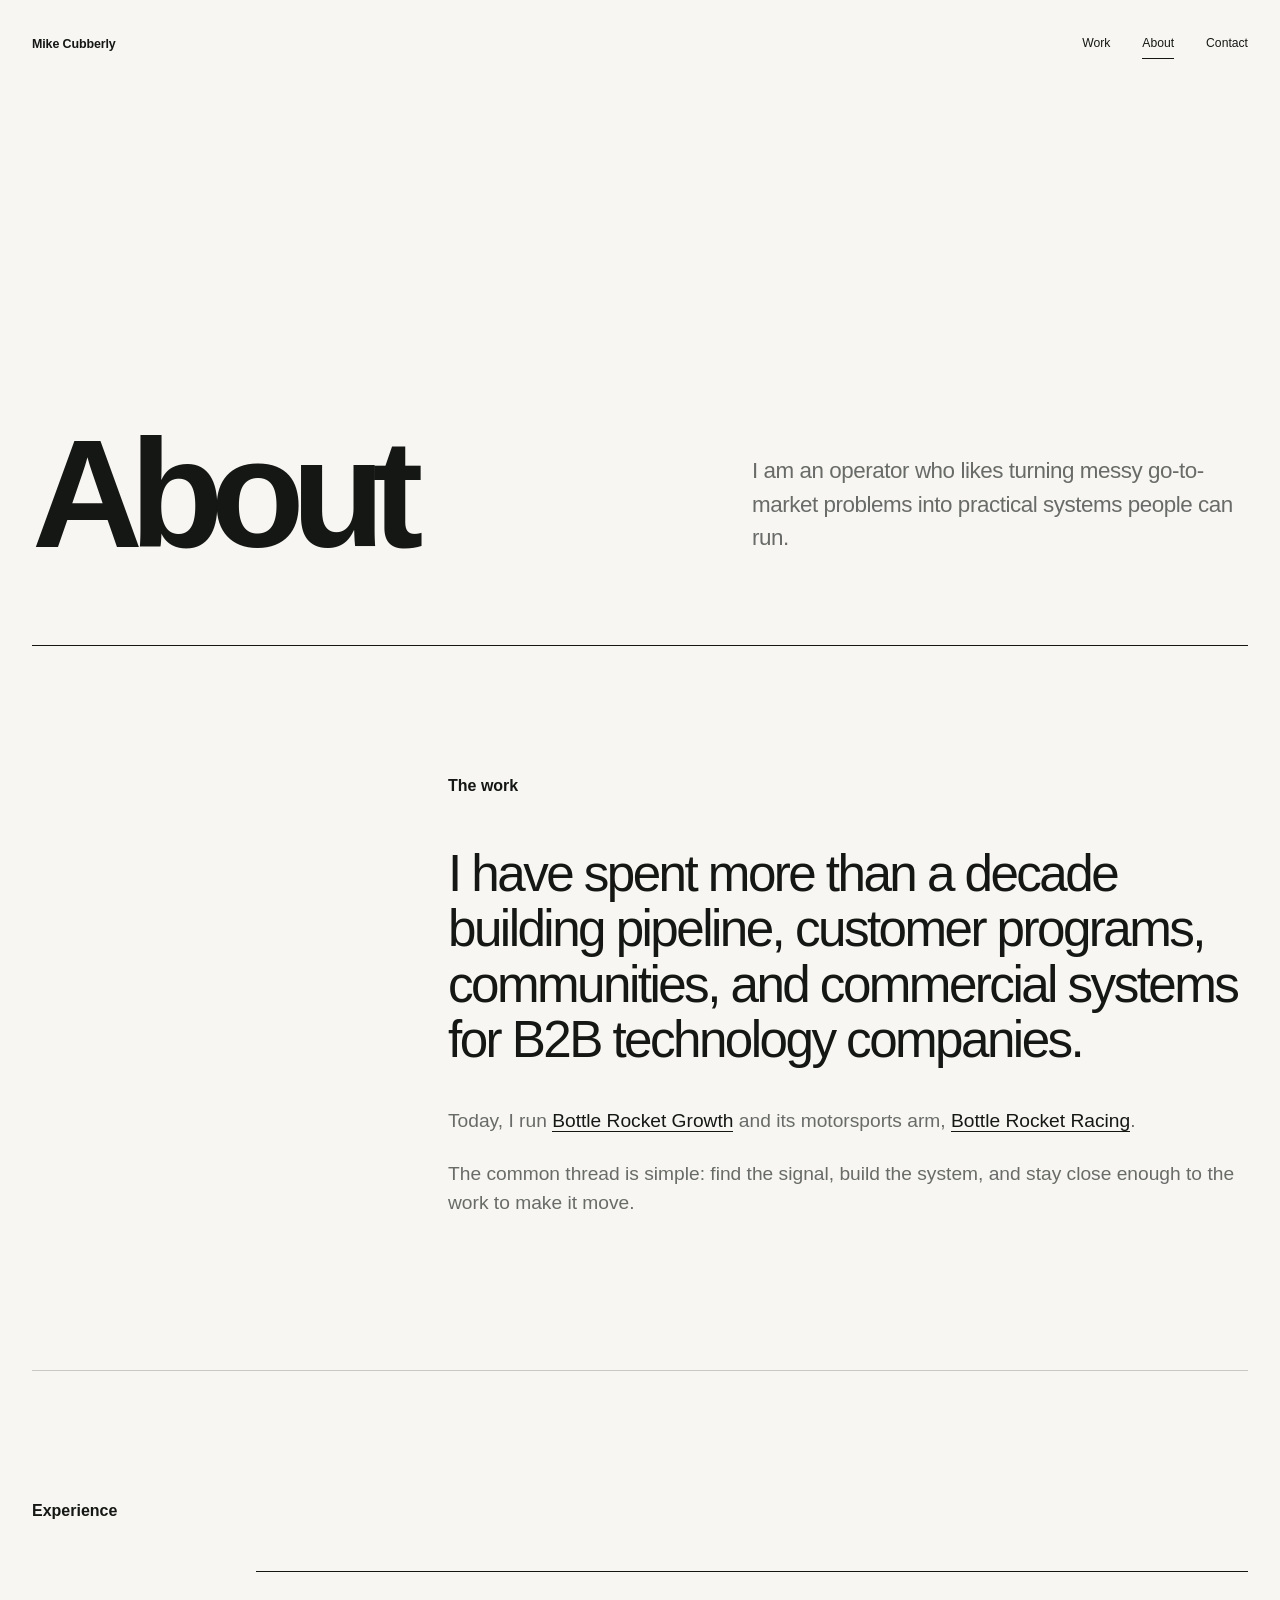
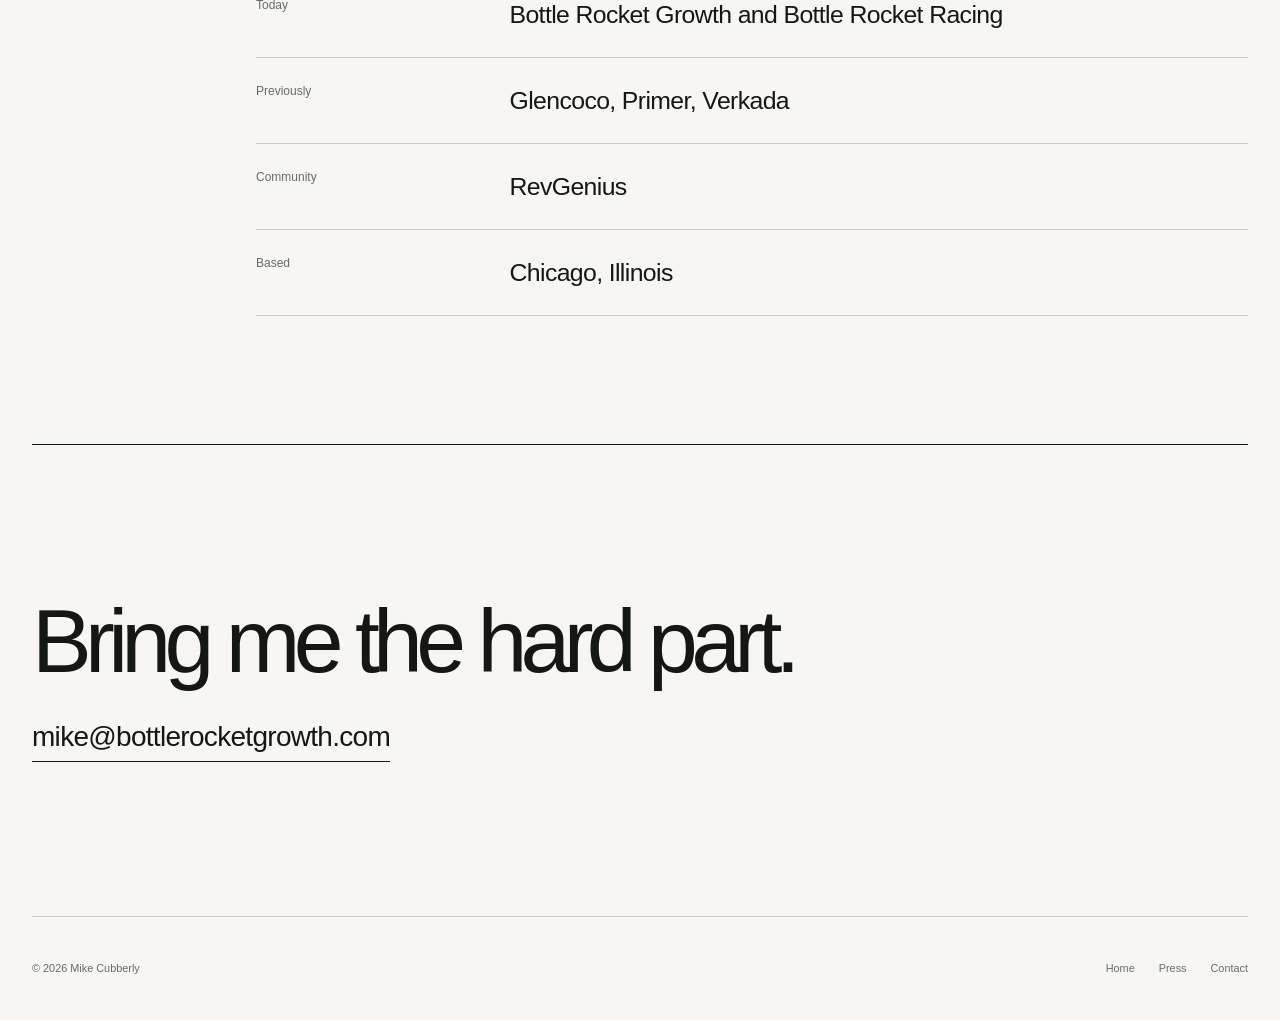
==== commit 7facf8a7: "Open up personal site layout" ====
--- a/about.html
+++ b/about.html
@@ -7,83 +7,56 @@
   <meta name="description" content="About Mike Cubberly, a Chicago-based founder and GTM operator with experience across outbound, revenue, community, partnerships, and motorsports.">
   <meta name="author" content="Mike Cubberly">
   <meta name="robots" content="index, follow, max-image-preview:large">
-  <meta name="theme-color" content="#f3f0e9">
+  <meta name="theme-color" content="#f7f6f2">
   <link rel="canonical" href="https://mikecubberly.com/about.html">
   <meta property="og:type" content="profile">
   <meta property="og:title" content="About Mike Cubberly">
   <meta property="og:description" content="Founder and GTM operator based in Chicago.">
-  <meta property="og:image" content="https://mikecubberly.com/mike-cubberly-clean.png?v=3">
-  <link rel="stylesheet" href="/styles.css?v=4">
+  <meta property="og:image" content="https://mikecubberly.com/og.png?v=2">
+  <link rel="stylesheet" href="/styles.css?v=5">
 </head>
 <body>
   <header class="site-header">
-    <a class="wordmark" href="/" aria-label="Mike Cubberly, home">
-      <span class="wordmark-mark" aria-hidden="true">MC</span>
-      <span>Mike Cubberly</span>
-    </a>
+    <a class="brand" href="/">Mike Cubberly</a>
     <nav class="site-nav" aria-label="Main navigation">
       <a href="/#work">Work</a>
       <a href="/about.html" aria-current="page">About</a>
-      <a href="/press.html">Press</a>
       <a href="/contact.html">Contact</a>
     </nav>
   </header>
 
-  <main>
-    <section class="inner-hero" aria-labelledby="page-title">
-      <p class="eyebrow">About</p>
-      <h1 id="page-title">Operator first.<br>Founder by choice.</h1>
-      <p>I turn messy go-to-market problems into practical systems people can actually run.</p>
+  <main class="inner-main">
+    <section class="page-hero" aria-labelledby="page-title">
+      <h1 id="page-title">About</h1>
+      <p>I am an operator who likes turning messy go-to-market problems into practical systems people can run.</p>
     </section>
 
-    <section class="prose-section" aria-labelledby="work-heading">
+    <section class="reading-section" aria-labelledby="work-heading">
       <h2 id="work-heading">The work</h2>
-      <div class="prose-copy">
-        <p class="lead">Growth gets interesting when strategy meets the real world.</p>
-        <p>I have spent more than a decade building pipeline, customer programs, communities, and commercial systems for B2B technology companies. Today, I run <a href="https://bottlerocketgrowth.com" target="_blank" rel="noopener">Bottle Rocket Growth</a> and its motorsports arm, <a href="https://bottlerocketracing.com" target="_blank" rel="noopener">Bottle Rocket Racing</a>.</p>
-        <p>The common thread is simple: find the signal, build the system, and stay close enough to the work to make it move.</p>
-      </div>
+      <p class="lead">I have spent more than a decade building pipeline, customer programs, communities, and commercial systems for B2B technology companies.</p>
+      <p>Today, I run <a href="https://bottlerocketgrowth.com" target="_blank" rel="noopener">Bottle Rocket Growth</a> and its motorsports arm, <a href="https://bottlerocketracing.com" target="_blank" rel="noopener">Bottle Rocket Racing</a>.</p>
+      <p>The common thread is simple: find the signal, build the system, and stay close enough to the work to make it move.</p>
     </section>
 
-    <section class="prose-section" aria-labelledby="path-heading">
-      <h2 id="path-heading">The path</h2>
-      <div class="prose-copy">
-        <dl class="plain-facts">
-          <div>
-            <dt>Today</dt>
-            <dd>Founder, Bottle Rocket Growth and Bottle Rocket Racing</dd>
-          </div>
-          <div>
-            <dt>Before</dt>
-            <dd>Glencoco, Primer, Verkada</dd>
-          </div>
-          <div>
-            <dt>Community</dt>
-            <dd>RevGenius</dd>
-          </div>
-          <div>
-            <dt>Based</dt>
-            <dd>Chicago, Illinois</dd>
-          </div>
-        </dl>
-      </div>
+    <section class="history-section" aria-labelledby="history-heading">
+      <h2 id="history-heading">Experience</h2>
+      <dl>
+        <div><dt>Today</dt><dd>Bottle Rocket Growth and Bottle Rocket Racing</dd></div>
+        <div><dt>Previously</dt><dd>Glencoco, Primer, Verkada</dd></div>
+        <div><dt>Community</dt><dd>RevGenius</dd></div>
+        <div><dt>Based</dt><dd>Chicago, Illinois</dd></div>
+      </dl>
     </section>
 
-    <section class="closing-note" aria-labelledby="together-heading">
-      <p class="eyebrow">Working together</p>
-      <h2 id="together-heading">Bring me the hard part.</h2>
-      <p>Outbound that needs a real operating system. A market with more signal than structure. A team with ambition and no appetite for theater.</p>
-      <a class="inline-link" href="/contact.html">Start with a short note</a>
+    <section class="simple-cta">
+      <p>Bring me the hard part.</p>
+      <a class="email-link" href="mailto:mike@bottlerocketgrowth.com">mike@bottlerocketgrowth.com</a>
     </section>
   </main>
 
   <footer class="site-footer">
     <span>© <span data-year>2026</span> Mike Cubberly</span>
-    <div class="footer-links">
-      <a href="/">Home</a>
-      <a href="/press.html">Press</a>
-      <a href="/contact.html">Contact</a>
-    </div>
+    <div><a href="/">Home</a><a href="/press.html">Press</a><a href="/contact.html">Contact</a></div>
   </footer>
   <script src="/site.js" defer></script>
 </body>
--- a/styles.css
+++ b/styles.css
@@ -1,15 +1,11 @@
 :root {
-  --paper: #f3f0e9;
-  --paper-deep: #e8e3d9;
-  --ink: #202521;
-  --muted: #656b65;
-  --rule: #c8c5bc;
-  --rose: #edc7d1;
-  --rose-deep: #9c4f61;
-  --forest: #223129;
-  --serif: "Iowan Old Style", "Palatino Linotype", Baskerville, Georgia, serif;
-  --sans: "Helvetica Neue", Helvetica, Arial, sans-serif;
-  --page: min(100% - 3rem, 82rem);
+  --bg: #f7f6f2;
+  --ink: #151715;
+  --muted: #686b68;
+  --line: #c9c9c3;
+  --pink: #e84d7c;
+  --page: min(100% - 4rem, 90rem);
+  --sans: "Avenir Next", Avenir, "Helvetica Neue", Helvetica, Arial, sans-serif;
 }
 
 * {
@@ -18,24 +14,24 @@
 
 html {
   scroll-behavior: smooth;
-  background: var(--paper);
+  background: var(--bg);
 }
 
 body {
   min-width: 320px;
   margin: 0;
   color: var(--ink);
-  background: var(--paper);
+  background: var(--bg);
   font-family: var(--sans);
   font-size: 16px;
-  line-height: 1.55;
+  line-height: 1.5;
   text-rendering: optimizeLegibility;
   -webkit-font-smoothing: antialiased;
 }
 
 ::selection {
   color: var(--ink);
-  background: var(--rose);
+  background: #ffc7d9;
 }
 
 a {
@@ -49,53 +45,35 @@
 }
 
 :focus-visible {
-  outline: 2px solid var(--rose-deep);
+  outline: 2px solid var(--pink);
   outline-offset: 5px;
 }
 
 .site-header {
-  display: flex;
-  width: var(--page);
-  min-height: 5.75rem;
+  position: relative;
+  z-index: 10;
+  display: flex;
+  width: var(--page);
+  min-height: 5.5rem;
   margin: 0 auto;
   align-items: center;
   justify-content: space-between;
-  border-bottom: 1px solid var(--rule);
-}
-
-.wordmark {
-  display: inline-flex;
-  gap: 0.85rem;
-  align-items: center;
+}
+
+.brand {
   font-size: 0.78rem;
   font-weight: 600;
-  letter-spacing: 0.08em;
-  text-transform: uppercase;
-}
-
-.wordmark-mark {
-  display: grid;
-  width: 2rem;
-  height: 2rem;
-  place-items: center;
-  background: var(--forest);
-  color: var(--paper);
-  font-family: var(--serif);
-  font-size: 0.8rem;
-  font-weight: 400;
-  letter-spacing: 0;
+  letter-spacing: -0.01em;
 }
 
 .site-nav {
   display: flex;
-  gap: clamp(1rem, 3vw, 2.5rem);
-  align-items: center;
-  font-size: 0.75rem;
-  letter-spacing: 0.04em;
+  gap: clamp(1.1rem, 2.5vw, 2.25rem);
+  font-size: 0.76rem;
 }
 
 .site-nav a {
-  padding: 0.4rem 0;
+  padding: 0.35rem 0;
   border-bottom: 1px solid transparent;
 }
 
@@ -104,615 +82,532 @@
   border-color: var(--ink);
 }
 
-.eyebrow {
-  margin: 0;
-  color: var(--muted);
-  font-size: 0.7rem;
-  font-weight: 600;
-  letter-spacing: 0.12em;
-  text-transform: uppercase;
-}
-
 .home-hero {
   display: grid;
   width: var(--page);
-  min-height: calc(100svh - 5.75rem);
-  margin: 0 auto;
-  padding: clamp(5rem, 11vh, 8rem) 0 clamp(5rem, 10vh, 7rem);
-  grid-template-columns: minmax(0, 1.15fr) minmax(20rem, 0.72fr);
-  gap: clamp(3rem, 7vw, 8rem);
+  min-height: calc(100svh - 5.5rem);
+  margin: 0 auto;
+  padding: clamp(3rem, 7vh, 6rem) 0 clamp(4rem, 8vh, 6rem);
+  grid-template-columns: minmax(0, 1.08fr) minmax(22rem, 0.92fr);
+  grid-template-rows: auto 1fr;
+  column-gap: clamp(0rem, 2vw, 2rem);
   align-items: center;
 }
 
-.hero-copy h1 {
-  max-width: 10ch;
-  margin: 1.5rem 0 2rem;
-  font-family: var(--serif);
-  font-size: clamp(4.7rem, 8.3vw, 8rem);
-  font-weight: 400;
+.hero-name {
+  position: relative;
+  z-index: 2;
+  align-self: start;
+}
+
+.hero-name h1 {
+  margin: 0;
+  font-size: clamp(6.5rem, 11.7vw, 11rem);
+  font-weight: 600;
+  letter-spacing: -0.085em;
+  line-height: 0.76;
+}
+
+.hero-name p {
+  margin: 2.25rem 0 0 0.45rem;
+  color: var(--muted);
+  font-size: 0.95rem;
+}
+
+.hero-portrait {
+  position: relative;
+  z-index: 1;
+  width: min(47vw, 42rem);
+  margin: 0 0 0 clamp(-4rem, -4vw, -1rem);
+  grid-column: 2;
+  grid-row: 1 / 3;
+  align-self: center;
+}
+
+.hero-portrait img {
+  width: 100%;
+  height: auto;
+}
+
+.hero-summary {
+  max-width: 36rem;
+  margin: clamp(3rem, 8vh, 7rem) 0 0 0.45rem;
+  align-self: end;
+  color: #3c403c;
+  font-size: clamp(1.15rem, 1.8vw, 1.45rem);
+  letter-spacing: -0.02em;
+  line-height: 1.45;
+}
+
+.work-section {
+  width: var(--page);
+  margin: 0 auto;
+  padding: clamp(6rem, 10vw, 10rem) 0;
+  border-top: 1px solid var(--ink);
+}
+
+.work-heading {
+  display: flex;
+  margin-bottom: clamp(4rem, 7vw, 6rem);
+  align-items: flex-end;
+  justify-content: space-between;
+}
+
+.work-heading h2 {
+  margin: 0;
+  font-size: clamp(3.5rem, 7vw, 6.8rem);
+  font-weight: 500;
+  letter-spacing: -0.075em;
+  line-height: 0.9;
+}
+
+.work-heading p {
+  max-width: 18rem;
+  margin: 0;
+  color: var(--muted);
+  font-size: 0.85rem;
+}
+
+.work-list {
+  border-top: 1px solid var(--line);
+}
+
+.work-list a {
+  display: flex;
+  padding: clamp(1.75rem, 3.3vw, 3rem) 0;
+  align-items: baseline;
+  justify-content: space-between;
+  gap: 2rem;
+  border-bottom: 1px solid var(--line);
+}
+
+.work-list span {
+  font-size: clamp(1.85rem, 4vw, 3.8rem);
+  font-weight: 500;
   letter-spacing: -0.055em;
-  line-height: 0.91;
-}
-
-.hero-copy h1 span {
-  display: block;
-  color: var(--rose-deep);
-}
-
-.hero-intro {
-  max-width: 35rem;
-  margin: 0;
-  color: var(--muted);
-  font-size: clamp(1.05rem, 1.7vw, 1.35rem);
-  line-height: 1.5;
-}
-
-.text-links {
-  display: flex;
-  gap: 1rem 2rem;
-  flex-wrap: wrap;
-  margin-top: 2.25rem;
-}
-
-.text-links a,
-.inline-link {
+  line-height: 1;
+}
+
+.work-list small {
+  color: var(--muted);
+  font-size: 0.75rem;
+  text-align: right;
+}
+
+.work-list a:hover span {
+  color: var(--pink);
+}
+
+.experience-section {
+  width: var(--page);
+  margin: 0 auto;
+  padding: clamp(7rem, 13vw, 13rem) 0;
+  border-top: 1px solid var(--line);
+}
+
+.experience-section h2 {
+  max-width: 23ch;
+  margin: 0 0 3rem;
+  font-size: clamp(2.5rem, 5.5vw, 5.4rem);
+  font-weight: 500;
+  letter-spacing: -0.06em;
+  line-height: 1.02;
+}
+
+.text-link {
   display: inline-block;
   padding-bottom: 0.2rem;
   border-bottom: 1px solid currentColor;
+  font-size: 0.8rem;
+  font-weight: 600;
+}
+
+.text-link:hover {
+  color: var(--pink);
+}
+
+.contact-section {
+  width: var(--page);
+  margin: 0 auto;
+  padding: clamp(6rem, 11vw, 11rem) 0;
+  border-top: 1px solid var(--ink);
+}
+
+.contact-section h2 {
+  max-width: 14ch;
+  margin: 0;
+  font-size: clamp(3rem, 7vw, 7rem);
+  font-weight: 500;
+  letter-spacing: -0.075em;
+  line-height: 0.92;
+}
+
+.contact-section p {
+  margin: 2rem 0 0.3rem;
+  color: var(--muted);
   font-size: 0.82rem;
-  font-weight: 600;
-}
-
-.text-links a:hover,
-.inline-link:hover {
-  color: var(--rose-deep);
-}
-
-.portrait {
-  width: 100%;
-  max-width: 31rem;
-  margin: 0 0 0 auto;
-}
-
-.portrait-image {
-  aspect-ratio: 1 / 1;
-  overflow: hidden;
-  background: #e7dedf;
-}
-
-.portrait-image img {
-  width: 100%;
-  height: 100%;
-  object-fit: contain;
-  transform: scale(1.025);
-  transform-origin: center bottom;
-}
-
-.portrait figcaption {
-  display: flex;
-  justify-content: space-between;
-  margin-top: 0.8rem;
-  color: var(--muted);
-  font-size: 0.68rem;
-  letter-spacing: 0.04em;
-}
-
-.portrait figcaption span:first-child {
-  color: var(--ink);
-  font-weight: 600;
-}
-
-.home-section {
-  width: var(--page);
-  margin: 0 auto;
-  padding: clamp(6rem, 11vw, 10rem) 0;
-  border-top: 1px solid var(--rule);
-}
-
-.section-intro {
-  display: grid;
-  margin-bottom: clamp(4rem, 8vw, 7rem);
-  grid-template-columns: minmax(9rem, 0.28fr) minmax(0, 1fr);
-  gap: 2rem;
-  align-items: start;
-}
-
-.section-intro h2 {
-  max-width: 12ch;
-  margin: 0;
-  font-family: var(--serif);
-  font-size: clamp(3.1rem, 6vw, 5.8rem);
-  font-weight: 400;
-  letter-spacing: -0.045em;
-  line-height: 0.95;
-}
-
-.work-index {
-  border-top: 1px solid var(--ink);
-}
-
-.work-row {
-  display: grid;
-  padding: clamp(1.75rem, 3vw, 2.5rem) 0;
-  border-bottom: 1px solid var(--rule);
-  grid-template-columns: minmax(0, 1fr) auto;
-  gap: 2rem;
-  align-items: center;
-}
-
-.work-row h3 {
-  margin: 0 0 0.35rem;
-  font-family: var(--serif);
-  font-size: clamp(2rem, 3.7vw, 3.6rem);
-  font-weight: 400;
-  letter-spacing: -0.035em;
-  line-height: 1;
-}
-
-.work-row p {
-  margin: 0;
-  color: var(--muted);
-  font-size: 0.9rem;
-}
-
-.work-row > span {
-  padding-bottom: 0.15rem;
-  border-bottom: 1px solid transparent;
-  color: var(--muted);
-  font-size: 0.72rem;
-  font-weight: 600;
-}
-
-.work-row:hover h3 {
-  color: var(--rose-deep);
-}
-
-.work-row:hover > span {
-  color: var(--ink);
-  border-color: var(--ink);
-}
-
-.profile-note {
-  display: grid;
-  padding: clamp(6rem, 11vw, 10rem) max(1.5rem, calc((100% - 82rem) / 2));
-  color: var(--paper);
-  background: var(--forest);
-  grid-template-columns: minmax(9rem, 0.28fr) minmax(0, 1.1fr) minmax(18rem, 0.55fr);
-  gap: clamp(2rem, 5vw, 5rem);
-  align-items: start;
-}
-
-.profile-note .eyebrow {
-  color: #aeb8b1;
-}
-
-.profile-note h2 {
-  max-width: 13ch;
-  margin: 0;
-  font-family: var(--serif);
-  font-size: clamp(2.8rem, 5vw, 5rem);
-  font-weight: 400;
-  letter-spacing: -0.045em;
-  line-height: 0.98;
-}
-
-.profile-note-copy {
-  padding-top: 0.45rem;
-  color: #c8d0ca;
-}
-
-.profile-note-copy p {
-  margin: 0 0 2rem;
-}
-
-.profile-note .inline-link {
-  color: var(--paper);
-}
-
-.profile-note .inline-link:hover {
-  color: var(--rose);
-}
-
-.contact-band {
-  width: var(--page);
-  margin: 0 auto;
-  padding: clamp(6rem, 12vw, 11rem) 0 clamp(5rem, 9vw, 8rem);
-}
-
-.contact-band h2 {
-  max-width: 13ch;
-  margin: 1.4rem 0 2.2rem;
-  font-family: var(--serif);
-  font-size: clamp(3.4rem, 7vw, 7rem);
-  font-weight: 400;
-  letter-spacing: -0.05em;
-  line-height: 0.93;
-}
-
-.large-link {
+}
+
+.email-link {
   display: inline-block;
-  padding-bottom: 0.25rem;
-  border-bottom: 1px solid var(--ink);
-  font-size: clamp(1rem, 2vw, 1.45rem);
-  font-weight: 500;
-}
-
-.large-link:hover {
-  color: var(--rose-deep);
-  border-color: var(--rose-deep);
-}
-
-.contact-meta {
-  display: flex;
-  gap: 0.8rem 2rem;
-  flex-wrap: wrap;
-  margin-top: 2rem;
-  color: var(--muted);
-  font-size: 0.72rem;
-}
-
-.contact-meta a:hover {
-  color: var(--ink);
+  padding-bottom: 0.2rem;
+  border-bottom: 1px solid currentColor;
+  font-size: clamp(1.1rem, 2.25vw, 1.75rem);
+  font-weight: 500;
+  letter-spacing: -0.025em;
+}
+
+.email-link:hover {
+  color: var(--pink);
 }
 
 .site-footer {
   display: flex;
   width: var(--page);
-  min-height: 6rem;
+  min-height: 6.5rem;
   margin: 0 auto;
   align-items: center;
   justify-content: space-between;
-  border-top: 1px solid var(--rule);
+  border-top: 1px solid var(--line);
   color: var(--muted);
   font-size: 0.68rem;
 }
 
-.footer-links {
+.site-footer > div {
   display: flex;
   gap: 1.5rem;
 }
 
-.footer-links a:hover {
+.site-footer a:hover {
   color: var(--ink);
 }
 
-.inner-hero {
+.inner-main {
+  width: var(--page);
+  margin: 0 auto;
+}
+
+.page-hero {
+  display: flex;
+  min-height: 62svh;
+  padding: clamp(6rem, 14vh, 11rem) 0 clamp(5rem, 10vh, 8rem);
+  align-items: flex-end;
+  justify-content: space-between;
+  gap: 4rem;
+  border-bottom: 1px solid var(--ink);
+}
+
+.page-hero h1 {
+  margin: 0;
+  font-size: clamp(6rem, 12vw, 11rem);
+  font-weight: 600;
+  letter-spacing: -0.085em;
+  line-height: 0.78;
+}
+
+.page-hero p {
+  max-width: 31rem;
+  margin: 0;
+  color: var(--muted);
+  font-size: clamp(1.05rem, 1.8vw, 1.4rem);
+  letter-spacing: -0.02em;
+}
+
+.reading-section {
+  max-width: 50rem;
+  margin: 0 0 0 auto;
+  padding: clamp(6rem, 10vw, 9rem) 0;
+}
+
+.reading-section h2,
+.history-section h2 {
+  margin: 0 0 3rem;
+  font-size: 1rem;
+  font-weight: 600;
+}
+
+.reading-section p {
+  margin: 0 0 1.5rem;
+  color: var(--muted);
+  font-size: clamp(1rem, 1.5vw, 1.2rem);
+}
+
+.reading-section .lead {
+  margin-bottom: 2.5rem;
+  color: var(--ink);
+  font-size: clamp(2rem, 4vw, 3.7rem);
+  font-weight: 500;
+  letter-spacing: -0.05em;
+  line-height: 1.08;
+}
+
+.reading-section p a {
+  color: var(--ink);
+  border-bottom: 1px solid var(--ink);
+}
+
+.reading-section p a:hover {
+  color: var(--pink);
+  border-color: var(--pink);
+}
+
+.history-section {
+  padding: clamp(6rem, 10vw, 9rem) 0;
+  border-top: 1px solid var(--line);
+}
+
+.history-section dl {
+  max-width: 62rem;
+  margin: 0 0 0 auto;
+  border-top: 1px solid var(--ink);
+}
+
+.history-section dl > div {
   display: grid;
-  width: var(--page);
-  min-height: 68svh;
-  margin: 0 auto;
-  padding: clamp(6rem, 13vh, 9rem) 0 clamp(5rem, 10vh, 7rem);
-  border-bottom: 1px solid var(--rule);
-  grid-template-columns: minmax(9rem, 0.25fr) minmax(0, 1fr) minmax(17rem, 0.45fr);
-  gap: clamp(2rem, 5vw, 5rem);
-  align-items: end;
-}
-
-.inner-hero h1 {
-  max-width: 11ch;
-  margin: 0;
-  font-family: var(--serif);
-  font-size: clamp(4rem, 7.5vw, 7.4rem);
-  font-weight: 400;
-  letter-spacing: -0.055em;
-  line-height: 0.92;
-}
-
-.inner-hero > p:last-child {
-  max-width: 28rem;
-  margin: 0;
-  color: var(--muted);
-  font-size: clamp(1rem, 1.6vw, 1.25rem);
-}
-
-.prose-section {
-  display: grid;
-  width: var(--page);
-  margin: 0 auto;
-  padding: clamp(5rem, 9vw, 8rem) 0;
-  border-bottom: 1px solid var(--rule);
-  grid-template-columns: minmax(9rem, 0.25fr) minmax(0, 1fr);
-  gap: clamp(3rem, 8vw, 9rem);
-}
-
-.prose-section > h2 {
-  margin: 0;
-  color: var(--muted);
-  font-size: 0.7rem;
+  padding: 1.5rem 0;
+  border-bottom: 1px solid var(--line);
+  grid-template-columns: minmax(9rem, 0.3fr) minmax(0, 1fr);
+  gap: 2rem;
+}
+
+.history-section dt {
+  color: var(--muted);
+  font-size: 0.75rem;
+}
+
+.history-section dd {
+  margin: 0;
+  font-size: clamp(1.15rem, 2vw, 1.55rem);
+  font-weight: 500;
+  letter-spacing: -0.025em;
+}
+
+.simple-cta {
+  padding: clamp(6rem, 12vw, 11rem) 0;
+  border-top: 1px solid var(--ink);
+}
+
+.simple-cta p {
+  margin: 0 0 2rem;
+  font-size: clamp(3rem, 7vw, 7rem);
+  font-weight: 500;
+  letter-spacing: -0.075em;
+  line-height: 0.95;
+}
+
+.topics-section {
+  border-top: 1px solid var(--line);
+}
+
+.topics-section .text-link {
+  margin-top: 1rem;
+}
+
+.contact-main {
+  display: flex;
+  width: var(--page);
+  min-height: calc(100svh - 12rem);
+  margin: 0 auto;
+  padding: clamp(5rem, 12vh, 9rem) 0 clamp(6rem, 12vh, 9rem);
+  flex-direction: column;
+  align-items: flex-start;
+  justify-content: center;
+}
+
+.contact-main h1 {
+  margin: 0;
+  font-size: clamp(6rem, 14vw, 13rem);
   font-weight: 600;
-  letter-spacing: 0.12em;
-  text-transform: uppercase;
-}
-
-.prose-copy {
-  max-width: 48rem;
-}
-
-.prose-copy p {
-  margin: 0 0 1.5rem;
-  color: var(--muted);
-  font-size: clamp(1rem, 1.4vw, 1.18rem);
-}
-
-.prose-copy .lead {
-  margin-bottom: 2rem;
+  letter-spacing: -0.09em;
+  line-height: 0.8;
+}
+
+.contact-main > p {
+  max-width: 32rem;
+  margin: 3rem 0 2rem;
+  color: var(--muted);
+  font-size: 1.1rem;
+}
+
+.contact-email {
+  max-width: 100%;
+  padding-bottom: 0.2rem;
+  border-bottom: 1px solid currentColor;
+  font-size: clamp(1.6rem, 4.5vw, 4.2rem);
+  font-weight: 500;
+  letter-spacing: -0.05em;
+  overflow-wrap: anywhere;
+}
+
+.contact-email:hover {
+  color: var(--pink);
+}
+
+.contact-links {
+  display: flex;
+  gap: 2rem;
+  margin-top: 2.5rem;
+  color: var(--muted);
+  font-size: 0.78rem;
+}
+
+.contact-links a:hover {
   color: var(--ink);
-  font-family: var(--serif);
-  font-size: clamp(2.2rem, 4.3vw, 4rem);
-  letter-spacing: -0.04em;
-  line-height: 1.02;
-}
-
-.prose-copy a {
-  color: var(--ink);
-  border-bottom: 1px solid var(--rose-deep);
-}
-
-.prose-copy a:hover {
-  color: var(--rose-deep);
-}
-
-.plain-facts {
-  margin: 0;
-  border-top: 1px solid var(--ink);
-}
-
-.plain-facts > div {
-  display: grid;
-  padding: 1.35rem 0;
-  border-bottom: 1px solid var(--rule);
-  grid-template-columns: minmax(8rem, 0.35fr) minmax(0, 1fr);
-  gap: 2rem;
-}
-
-.plain-facts dt {
-  color: var(--muted);
-  font-size: 0.7rem;
-  font-weight: 600;
-}
-
-.plain-facts dd {
-  margin: 0;
-  font-family: var(--serif);
-  font-size: clamp(1.25rem, 2vw, 1.75rem);
-  line-height: 1.2;
-}
-
-.closing-note {
-  display: grid;
-  padding: clamp(6rem, 11vw, 10rem) max(1.5rem, calc((100% - 82rem) / 2));
-  background: var(--rose);
-  grid-template-columns: minmax(9rem, 0.25fr) minmax(0, 1fr) minmax(17rem, 0.45fr);
-  gap: clamp(2rem, 5vw, 5rem);
-  align-items: start;
-}
-
-.closing-note h2 {
-  max-width: 12ch;
-  margin: 0;
-  font-family: var(--serif);
-  font-size: clamp(3rem, 5.5vw, 5.4rem);
-  font-weight: 400;
-  letter-spacing: -0.05em;
-  line-height: 0.95;
-}
-
-.closing-note > p:not(.eyebrow) {
-  margin: 0;
-  color: #5f464d;
-}
-
-.closing-note .inline-link {
-  grid-column: 3;
-}
-
-.contact-hero h1 {
-  max-width: 10ch;
-}
-
-.contact-directory {
-  width: var(--page);
-  margin: 0 auto;
-  padding: clamp(4rem, 8vw, 7rem) 0 clamp(7rem, 12vw, 11rem);
-}
-
-.contact-directory > * {
-  display: grid;
-  padding: clamp(1.5rem, 3vw, 2.25rem) 0;
-  border-bottom: 1px solid var(--rule);
-  grid-template-columns: minmax(8rem, 0.27fr) minmax(0, 1fr);
-  gap: 2rem;
-  align-items: center;
-}
-
-.contact-directory > *:first-child {
-  border-top: 1px solid var(--ink);
-}
-
-.contact-directory span {
-  color: var(--muted);
-  font-size: 0.7rem;
-  font-weight: 600;
-}
-
-.contact-directory strong {
-  font-family: var(--serif);
-  font-size: clamp(1.7rem, 4vw, 3.8rem);
-  font-weight: 400;
-  letter-spacing: -0.04em;
-  overflow-wrap: anywhere;
-}
-
-.contact-directory a:first-child strong {
-  font-size: clamp(1.4rem, 3vw, 3.2rem);
-}
-
-.contact-directory a:hover strong {
-  color: var(--rose-deep);
-}
-
-@media (max-width: 950px) {
+}
+
+@media (max-width: 900px) {
   .home-hero {
     min-height: auto;
-    grid-template-columns: 1fr;
-  }
-
-  .hero-copy {
-    max-width: 48rem;
-  }
-
-  .portrait {
-    width: min(100%, 32rem);
-    margin: 0;
-  }
-
-  .profile-note,
-  .inner-hero,
-  .closing-note {
-    grid-template-columns: minmax(8rem, 0.25fr) minmax(0, 1fr);
-  }
-
-  .profile-note-copy,
-  .inner-hero > p:last-child,
-  .closing-note > p:not(.eyebrow),
-  .closing-note .inline-link {
-    grid-column: 2;
-  }
-
-  .inner-hero {
-    min-height: 60svh;
-  }
-}
-
-@media (max-width: 660px) {
+    grid-template-columns: minmax(0, 1fr) minmax(18rem, 0.85fr);
+  }
+
+  .hero-name h1 {
+    font-size: clamp(5.5rem, 13vw, 8rem);
+  }
+
+  .hero-portrait {
+    width: min(48vw, 35rem);
+  }
+
+  .page-hero {
+    min-height: 55svh;
+  }
+}
+
+@media (max-width: 650px) {
   :root {
-    --page: min(100% - 2.25rem, 82rem);
+    --page: min(100% - 2.25rem, 90rem);
   }
 
   .site-header {
     min-height: 4.75rem;
   }
 
-  .wordmark {
-    gap: 0;
-  }
-
-  .wordmark > span:last-child {
-    display: none;
+  .brand,
+  .site-nav {
+    font-size: 0.7rem;
   }
 
   .site-nav {
     gap: 1rem;
-    font-size: 0.68rem;
   }
 
   .home-hero {
-    min-height: auto;
-    padding: 4.5rem 0 5rem;
-    gap: 4rem;
-  }
-
-  .hero-copy h1 {
-    margin-top: 1.2rem;
-    font-size: clamp(3.75rem, 18vw, 5.8rem);
-  }
-
-  .hero-intro {
-    font-size: 1rem;
-  }
-
-  .portrait figcaption {
-    font-size: 0.62rem;
-  }
-
-  .section-intro,
-  .profile-note,
-  .inner-hero,
-  .prose-section,
-  .closing-note {
+    padding: 4rem 0 5rem;
     grid-template-columns: 1fr;
-  }
-
-  .section-intro {
-    margin-bottom: 3.5rem;
-  }
-
-  .section-intro h2 {
-    font-size: 3.2rem;
-  }
-
-  .work-row {
-    grid-template-columns: 1fr;
-    gap: 1rem;
-  }
-
-  .work-row h3 {
-    font-size: 2.35rem;
-  }
-
-  .work-row > span {
-    width: fit-content;
-  }
-
-  .profile-note,
-  .closing-note {
-    padding-right: 1.125rem;
-    padding-left: 1.125rem;
-    gap: 2.5rem;
-  }
-
-  .profile-note h2,
-  .closing-note h2 {
-    font-size: 3rem;
-  }
-
-  .profile-note-copy,
-  .inner-hero > p:last-child,
-  .closing-note > p:not(.eyebrow),
-  .closing-note .inline-link {
-    grid-column: auto;
-  }
-
-  .contact-band h2 {
-    font-size: 3.6rem;
-  }
-
-  .large-link {
-    max-width: 100%;
-    overflow-wrap: anywhere;
+    grid-template-rows: auto auto auto;
+  }
+
+  .hero-name h1 {
+    font-size: clamp(4.9rem, 24vw, 7rem);
+  }
+
+  .hero-name p {
+    margin: 1.75rem 0 0 0.2rem;
+  }
+
+  .hero-portrait {
+    width: min(108%, 30rem);
+    margin: 3.5rem auto 0;
+    grid-column: 1;
+    grid-row: 2;
+  }
+
+  .hero-summary {
+    margin: 3rem 0 0;
+    grid-row: 3;
+    font-size: 1.05rem;
+  }
+
+  .work-heading {
+    gap: 1.5rem;
+    align-items: flex-start;
+    flex-direction: column;
+  }
+
+  .work-heading h2 {
+    font-size: 4.2rem;
+  }
+
+  .work-list a {
+    gap: 0.7rem;
+    align-items: flex-start;
+    flex-direction: column;
+  }
+
+  .work-list span {
+    font-size: 2.3rem;
+  }
+
+  .work-list small {
+    text-align: left;
+  }
+
+  .experience-section h2 {
+    font-size: 2.7rem;
+  }
+
+  .contact-section h2 {
+    font-size: 4rem;
+  }
+
+  .email-link {
+    font-size: 1.1rem;
   }
 
   .site-footer {
-    min-height: 7rem;
+    min-height: 8rem;
     padding: 1.5rem 0;
-    gap: 1rem;
+    gap: 1.2rem;
     align-items: flex-start;
     flex-direction: column;
     justify-content: center;
   }
 
-  .inner-hero {
+  .page-hero {
     min-height: auto;
     padding: 5rem 0;
-    gap: 2.5rem;
-  }
-
-  .inner-hero h1 {
-    font-size: clamp(3.6rem, 17vw, 5.6rem);
-  }
-
-  .prose-section {
-    gap: 2.5rem;
-  }
-
-  .plain-facts > div,
-  .contact-directory > * {
+    gap: 3rem;
+    align-items: flex-start;
+    flex-direction: column;
+  }
+
+  .page-hero h1 {
+    font-size: clamp(5rem, 23vw, 7.5rem);
+  }
+
+  .reading-section {
+    padding: 5rem 0;
+  }
+
+  .reading-section .lead {
+    font-size: 2.2rem;
+  }
+
+  .history-section dl > div {
     grid-template-columns: 1fr;
     gap: 0.55rem;
   }
 
-  .contact-directory strong {
-    font-size: 2rem;
+  .simple-cta p {
+    font-size: 3.5rem;
+  }
+
+  .contact-main {
+    min-height: calc(100svh - 12rem);
+  }
+
+  .contact-main h1 {
+    font-size: clamp(5rem, 23vw, 7.5rem);
+  }
+
+  .contact-main > p {
+    margin-top: 2.5rem;
+    font-size: 1rem;
+  }
+
+  .contact-email {
+    font-size: 1.35rem;
   }
 }
 
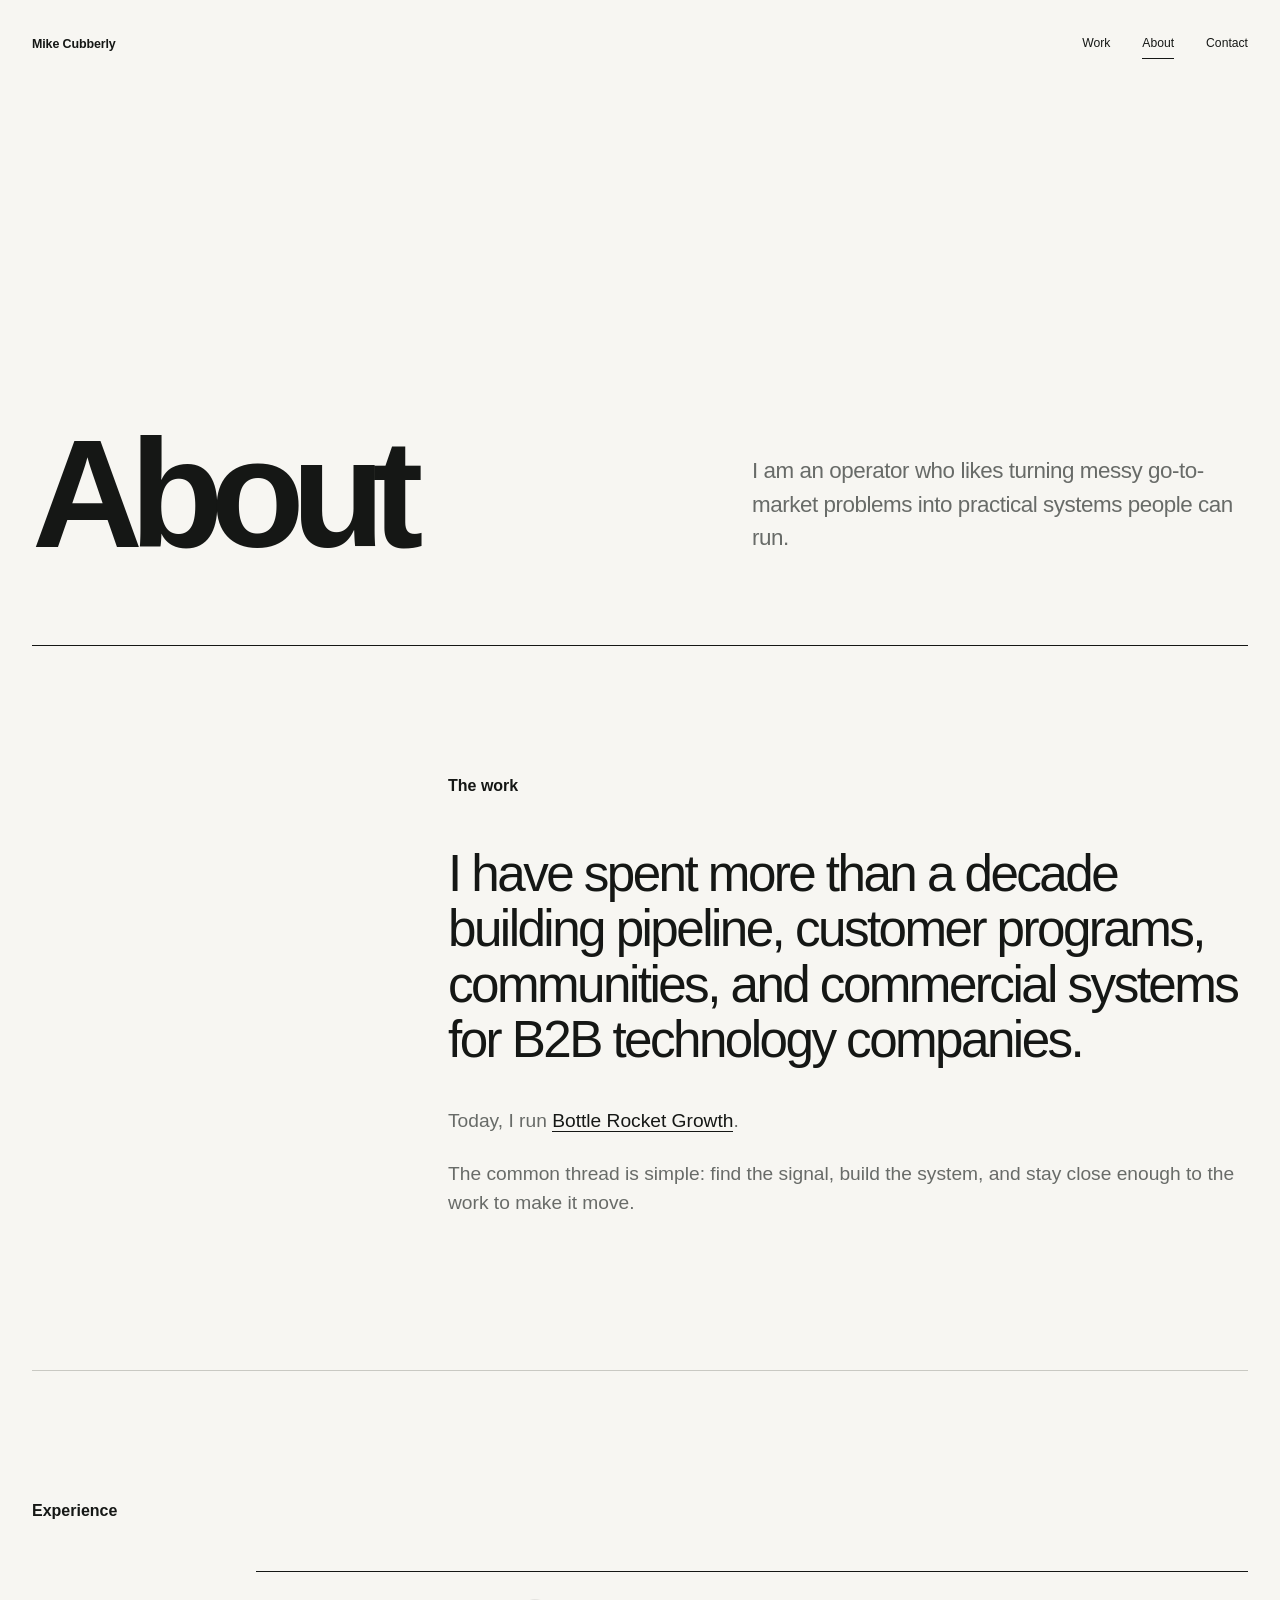
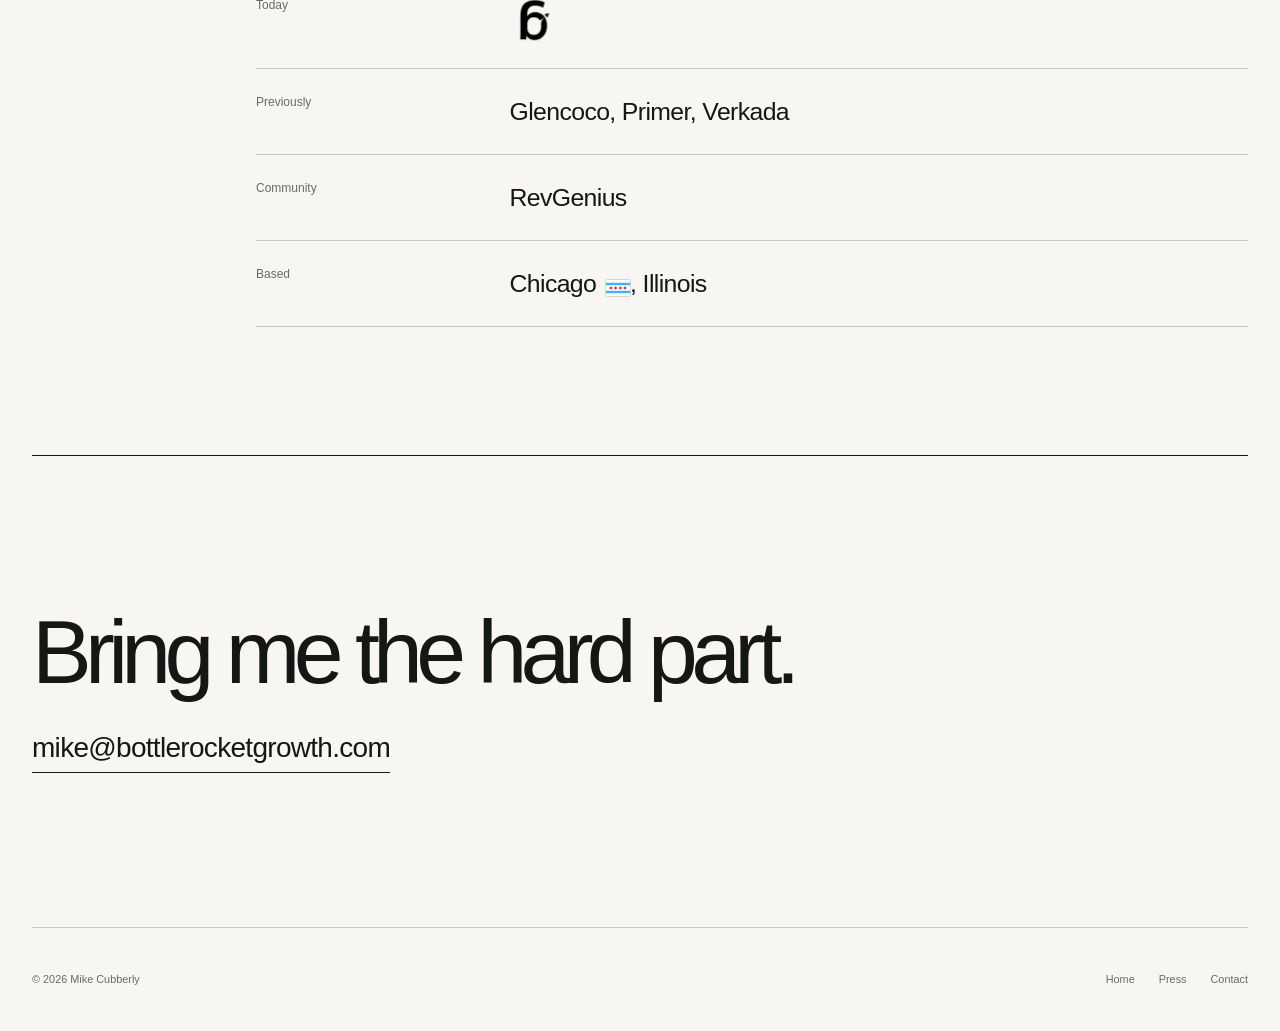
==== commit 7d9eb3c4: "Refresh personal site branding and remove public phone number" ====
--- a/about.html
+++ b/about.html
@@ -8,12 +8,37 @@
   <meta name="author" content="Mike Cubberly">
   <meta name="robots" content="index, follow, max-image-preview:large">
   <meta name="theme-color" content="#f7f6f2">
-  <link rel="canonical" href="https://mikecubberly.com/about.html">
+  <link rel="canonical" href="https://mikecubberly.com/about">
   <meta property="og:type" content="profile">
   <meta property="og:title" content="About Mike Cubberly">
   <meta property="og:description" content="Founder and GTM operator based in Chicago.">
   <meta property="og:image" content="https://mikecubberly.com/og.png?v=2">
-  <link rel="stylesheet" href="/styles.css?v=5">
+  <link rel="stylesheet" href="/styles.css?v=6">
+  <script type="application/ld+json">
+  {
+    "@context": "https://schema.org",
+    "@graph": [
+      {
+        "@type": "Person",
+        "@id": "https://mikecubberly.com/#person",
+        "name": "Mike Cubberly",
+        "url": "https://mikecubberly.com/"
+      },
+      {
+        "@type": "WebPage",
+        "@id": "https://mikecubberly.com/about#webpage",
+        "url": "https://mikecubberly.com/about",
+        "name": "About Mike Cubberly | Founder and GTM Operator",
+        "isPartOf": {
+          "@id": "https://mikecubberly.com/#website"
+        },
+        "mainEntity": {
+          "@id": "https://mikecubberly.com/#person"
+        }
+      }
+    ]
+  }
+  </script>
 </head>
 <body>
   <header class="site-header">
@@ -34,17 +59,17 @@
     <section class="reading-section" aria-labelledby="work-heading">
       <h2 id="work-heading">The work</h2>
       <p class="lead">I have spent more than a decade building pipeline, customer programs, communities, and commercial systems for B2B technology companies.</p>
-      <p>Today, I run <a href="https://bottlerocketgrowth.com" target="_blank" rel="noopener">Bottle Rocket Growth</a> and its motorsports arm, <a href="https://bottlerocketracing.com" target="_blank" rel="noopener">Bottle Rocket Racing</a>.</p>
+      <p>Today, I run <a href="https://bottlerocketgrowth.com" target="_blank" rel="noopener">Bottle Rocket Growth</a>.</p>
       <p>The common thread is simple: find the signal, build the system, and stay close enough to the work to make it move.</p>
     </section>
 
     <section class="history-section" aria-labelledby="history-heading">
       <h2 id="history-heading">Experience</h2>
       <dl>
-        <div><dt>Today</dt><dd>Bottle Rocket Growth and Bottle Rocket Racing</dd></div>
+        <div><dt>Today</dt><dd><a href="https://bottlerocketgrowth.com/"><img class="fact-logo" src="/brg-logo.png" alt="Bottle Rocket Growth" width="48" height="48" loading="lazy"></a></dd></div>
         <div><dt>Previously</dt><dd>Glencoco, Primer, Verkada</dd></div>
         <div><dt>Community</dt><dd>RevGenius</dd></div>
-        <div><dt>Based</dt><dd>Chicago, Illinois</dd></div>
+        <div><dt>Based</dt><dd><span class="city">Chicago<img class="city-flag" src="/assets/chicago-flag.svg" alt="" width="24" height="16"></span>, Illinois</dd></div>
       </dl>
     </section>
 
--- a/styles.css
+++ b/styles.css
@@ -114,6 +114,20 @@
   font-size: 0.95rem;
 }
 
+.city {
+  white-space: nowrap;
+}
+
+.city-flag {
+  display: inline-block;
+  width: 1.5rem;
+  height: 1rem;
+  margin-left: 0.4em;
+  vertical-align: -0.17em;
+  border-radius: 2px;
+  box-shadow: 0 0 0 1px #15171526;
+}
+
 .hero-portrait {
   position: relative;
   z-index: 1;
@@ -148,9 +162,10 @@
 
 .work-heading {
   display: flex;
-  margin-bottom: clamp(4rem, 7vw, 6rem);
-  align-items: flex-end;
+  margin-bottom: clamp(2rem, 4vw, 3.5rem);
+  align-items: center;
   justify-content: space-between;
+  gap: 1.5rem;
 }
 
 .work-heading h2 {
@@ -161,41 +176,89 @@
   line-height: 0.9;
 }
 
-.work-heading p {
-  max-width: 18rem;
-  margin: 0;
+.work-brand {
+  display: inline-flex;
+  align-items: center;
+  gap: clamp(0.6rem, 1.5vw, 1.25rem);
   color: var(--muted);
   font-size: 0.85rem;
 }
 
-.work-list {
-  border-top: 1px solid var(--line);
-}
-
-.work-list a {
-  display: flex;
-  padding: clamp(1.75rem, 3.3vw, 3rem) 0;
-  align-items: baseline;
-  justify-content: space-between;
-  gap: 2rem;
-  border-bottom: 1px solid var(--line);
-}
-
-.work-list span {
-  font-size: clamp(1.85rem, 4vw, 3.8rem);
-  font-weight: 500;
-  letter-spacing: -0.055em;
-  line-height: 1;
-}
-
-.work-list small {
-  color: var(--muted);
-  font-size: 0.75rem;
-  text-align: right;
-}
-
-.work-list a:hover span {
-  color: var(--pink);
+.work-brand img {
+  width: clamp(2.5rem, 5vw, 4rem);
+  height: auto;
+}
+
+.work-arrow {
+  display: grid;
+  width: 2.15rem;
+  height: 2.15rem;
+  flex: none;
+  place-items: center;
+  border: 1px solid var(--line);
+  border-radius: 50%;
+  color: var(--ink);
+  font-size: 1rem;
+}
+
+.work-brand:hover .work-arrow,
+.work-brand:focus-visible .work-arrow {
+  border-color: #ffc7d9;
+  background: #ffc7d9;
+}
+
+.race-feature {
+  margin: 0;
+}
+
+.race-gallery {
+  display: grid;
+  grid-template-columns: minmax(0, 2.3fr) minmax(0, 1fr);
+  gap: clamp(0.4rem, 1vw, 0.9rem);
+}
+
+.race-action,
+.race-trackside {
+  position: relative;
+}
+
+.race-action {
+  aspect-ratio: 1.85;
+}
+
+.race-photo {
+  position: absolute;
+  inset: 0;
+  width: 100%;
+  height: 100%;
+  border-radius: 0.4rem;
+  object-fit: cover;
+}
+
+.race-trackside .race-photo {
+  object-position: center 28%;
+}
+
+.race-mark {
+  position: absolute;
+  top: clamp(0.65rem, 2vw, 1.5rem);
+  left: clamp(0.65rem, 2vw, 1.5rem);
+  width: clamp(2.15rem, 4vw, 3.25rem);
+  height: auto;
+  padding: 0.3rem;
+  border-radius: 50%;
+  background: var(--bg);
+}
+
+.race-feature figcaption {
+  margin-top: 0.75rem;
+  color: var(--muted);
+  font-size: 0.78rem;
+}
+
+.fact-logo {
+  width: 3rem;
+  height: auto;
 }
 
 .experience-section {
@@ -212,6 +275,37 @@
   font-weight: 500;
   letter-spacing: -0.06em;
   line-height: 1.02;
+}
+
+.experience-logos {
+  display: grid;
+  margin: 0 0 2rem;
+  padding: 0;
+  grid-template-columns: repeat(4, minmax(0, 1fr));
+  gap: clamp(0.4rem, 1vw, 0.9rem);
+  list-style: none;
+}
+
+.experience-logos li {
+  display: grid;
+  min-height: clamp(4.5rem, 9vw, 7rem);
+  padding: 0.85rem;
+  place-items: center;
+  border: 1px solid #15171516;
+  border-radius: 0.4rem;
+  background: #fff;
+}
+
+.experience-logos img {
+  width: min(88%, 9.5rem);
+  height: auto;
+  max-height: 1.9rem;
+  object-fit: contain;
+}
+
+.experience-logos .experience-logo-primer {
+  border-color: #262142;
+  background: #262142;
 }
 
 .text-link {
@@ -507,7 +601,7 @@
   }
 
   .hero-portrait {
-    width: min(108%, 30rem);
+    width: min(100%, 30rem);
     margin: 3.5rem auto 0;
     grid-column: 1;
     grid-row: 2;
@@ -529,22 +623,24 @@
     font-size: 4.2rem;
   }
 
-  .work-list a {
-    gap: 0.7rem;
-    align-items: flex-start;
-    flex-direction: column;
-  }
-
-  .work-list span {
-    font-size: 2.3rem;
-  }
-
-  .work-list small {
-    text-align: left;
+  .race-gallery {
+    grid-template-columns: minmax(0, 1.7fr) minmax(0, 1fr);
+  }
+
+  .race-action {
+    aspect-ratio: 1.4;
+  }
+
+  .race-trackside .race-photo {
+    object-position: center 36%;
   }
 
   .experience-section h2 {
     font-size: 2.7rem;
+  }
+
+  .experience-logos {
+    grid-template-columns: repeat(2, minmax(0, 1fr));
   }
 
   .contact-section h2 {
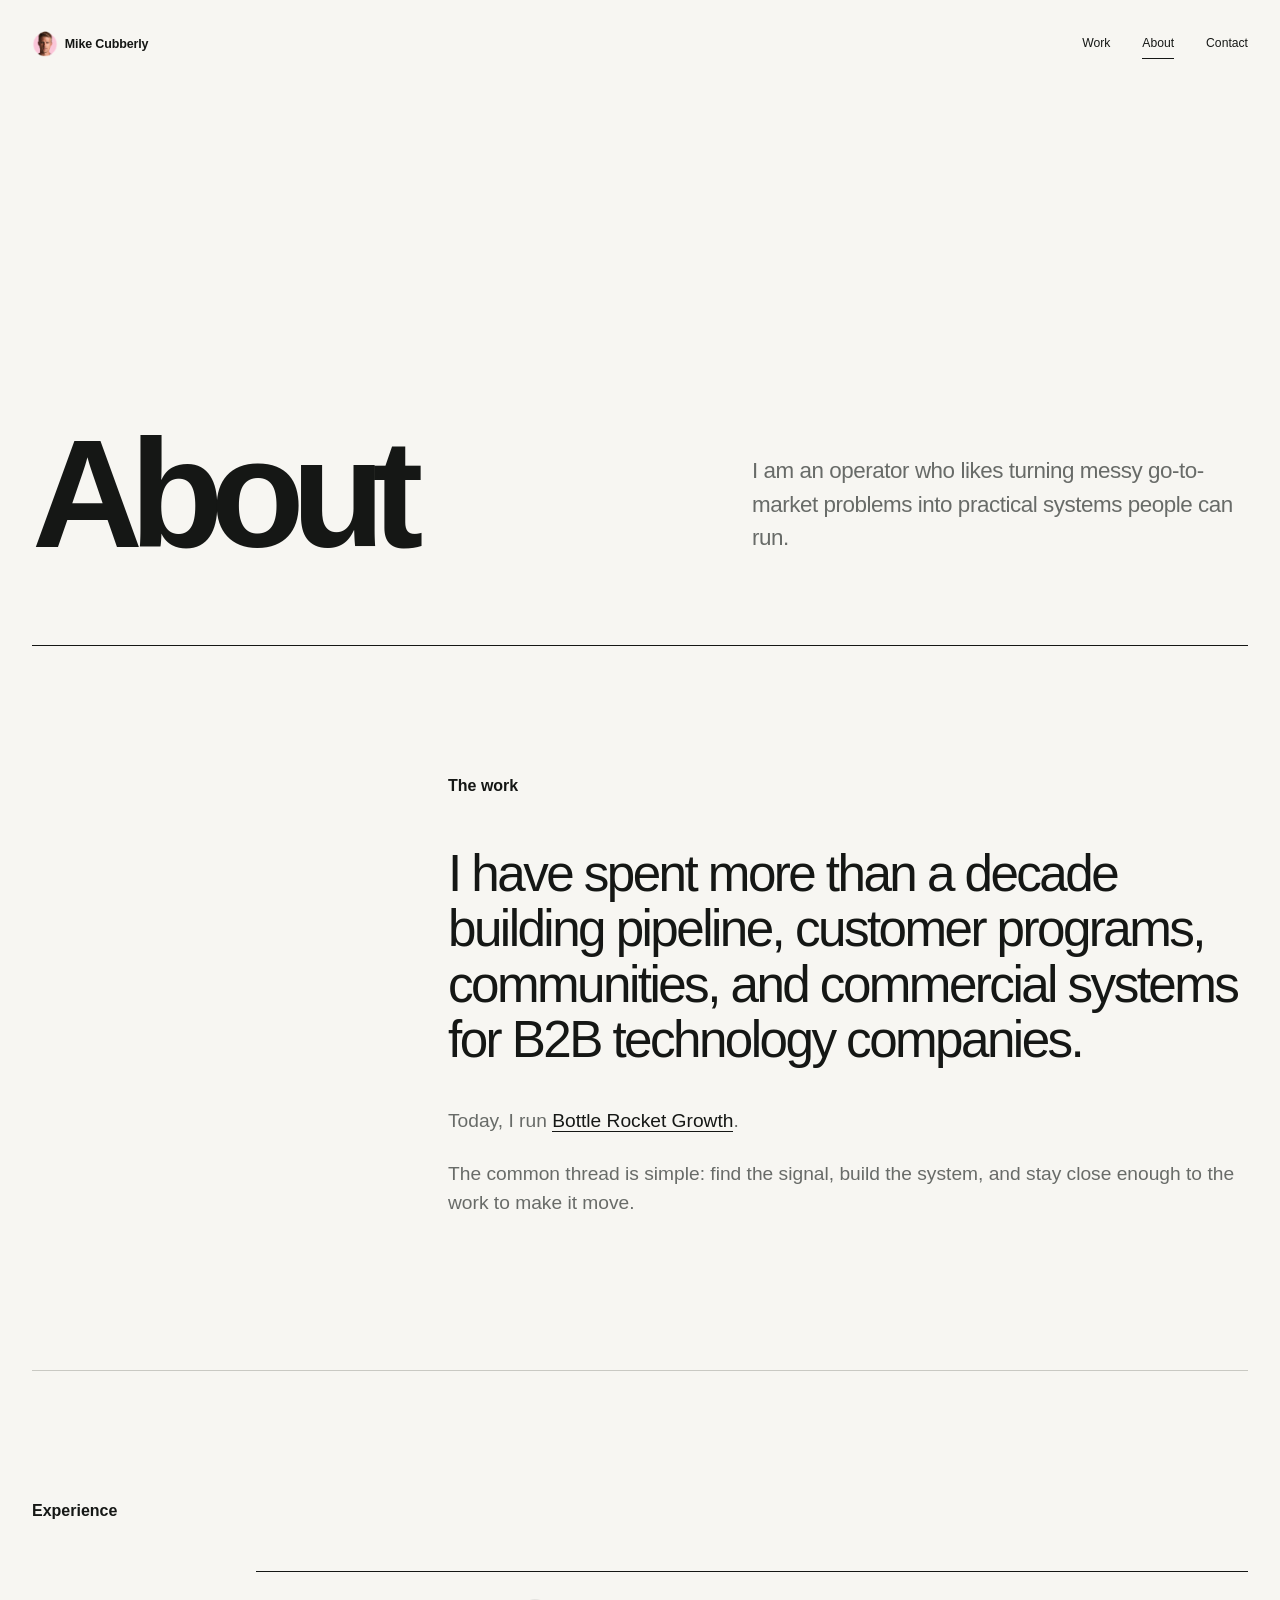
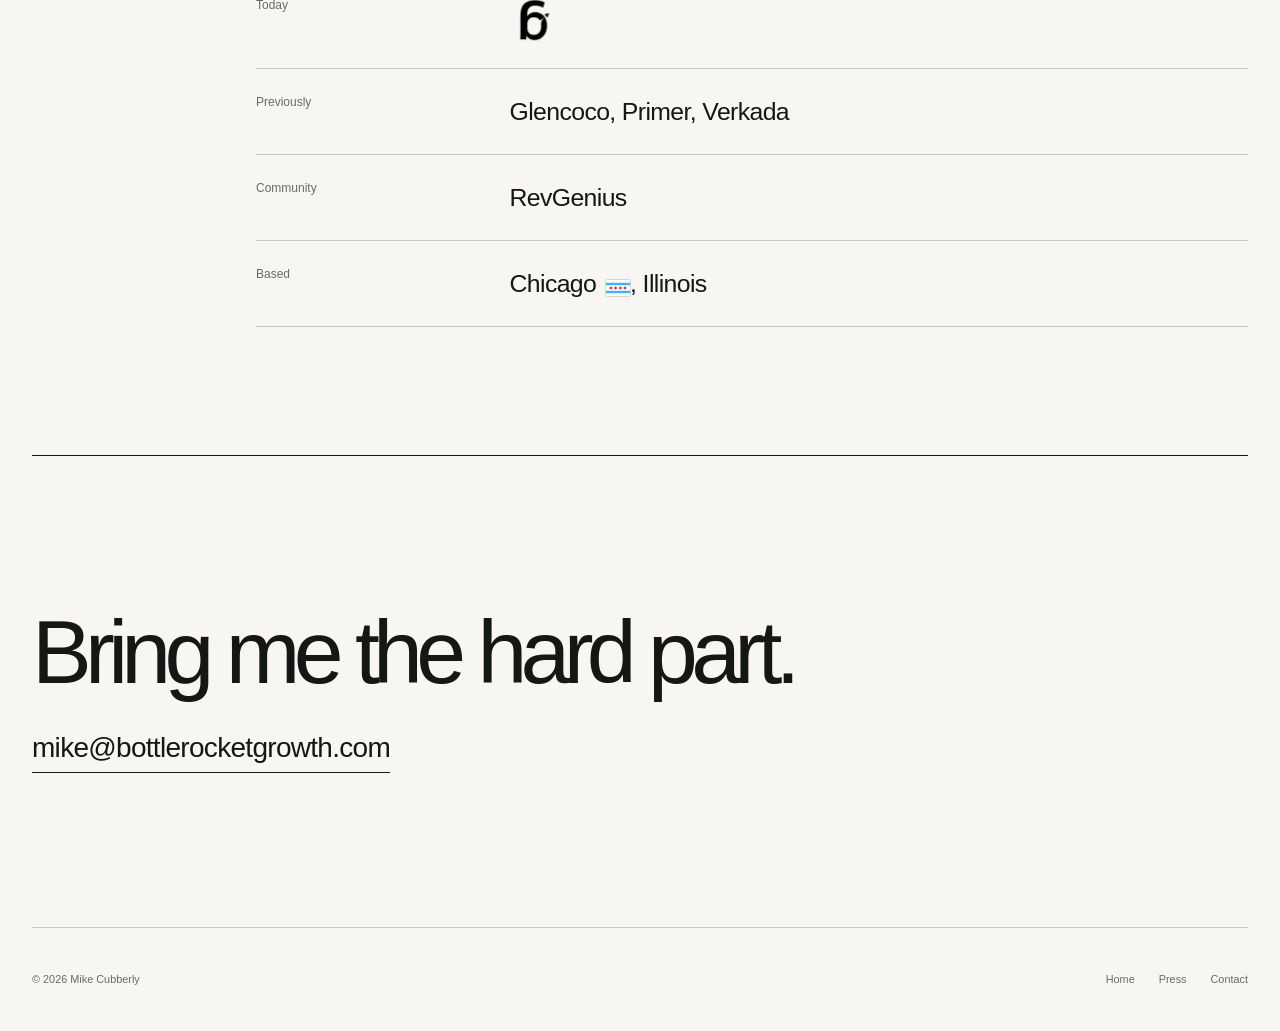
==== commit 8a8a7a79: "Highlight expanded experience cards and show portrait icon" ====
--- a/about.html
+++ b/about.html
@@ -13,7 +13,8 @@
   <meta property="og:title" content="About Mike Cubberly">
   <meta property="og:description" content="Founder and GTM operator based in Chicago.">
   <meta property="og:image" content="https://mikecubberly.com/og.png?v=2">
-  <link rel="stylesheet" href="/styles.css?v=6">
+  <link rel="icon" type="image/png" sizes="64x64" href="/mike-cubberly-favicon.png">
+  <link rel="stylesheet" href="/styles.css?v=8">
   <script type="application/ld+json">
   {
     "@context": "https://schema.org",
@@ -42,7 +43,7 @@
 </head>
 <body>
   <header class="site-header">
-    <a class="brand" href="/">Mike Cubberly</a>
+    <a class="brand" href="/"><img class="brand-avatar" src="/mike-cubberly-favicon.png" alt="" width="26" height="26">Mike Cubberly</a>
     <nav class="site-nav" aria-label="Main navigation">
       <a href="/#work">Work</a>
       <a href="/about.html" aria-current="page">About</a>
--- a/styles.css
+++ b/styles.css
@@ -61,9 +61,18 @@
 }
 
 .brand {
+  display: inline-flex;
+  align-items: center;
+  gap: 0.4rem;
   font-size: 0.78rem;
   font-weight: 600;
   letter-spacing: -0.01em;
+}
+
+.brand-avatar {
+  width: 1.65rem;
+  height: 1.65rem;
+  flex: none;
 }
 
 .site-nav {
@@ -286,26 +295,103 @@
   list-style: none;
 }
 
-.experience-logos li {
-  display: grid;
-  min-height: clamp(4.5rem, 9vw, 7rem);
-  padding: 0.85rem;
-  place-items: center;
+.experience-card {
   border: 1px solid #15171516;
   border-radius: 0.4rem;
   background: #fff;
 }
 
+.experience-card summary {
+  position: relative;
+  display: grid;
+  min-height: clamp(4.5rem, 9vw, 7rem);
+  padding: 0.85rem 2.35rem 0.85rem 0.85rem;
+  place-items: center;
+  border-radius: inherit;
+  background: #fff;
+  cursor: pointer;
+  list-style: none;
+}
+
+.experience-card summary::-webkit-details-marker {
+  display: none;
+}
+
+.experience-card:not([open]) summary:hover {
+  background: #15171508;
+}
+
+.experience-card[open] summary {
+  background: #262142;
+  color: #fff;
+}
+
+.experience-toggle {
+  position: absolute;
+  top: 50%;
+  right: 0.85rem;
+  display: grid;
+  width: 0.8rem;
+  height: 0.8rem;
+  place-items: center;
+  transform: translateY(-50%);
+  opacity: 0.65;
+}
+
+.experience-toggle::before,
+.experience-toggle::after {
+  grid-area: 1 / 1;
+  background: currentColor;
+  content: "";
+}
+
+.experience-toggle::before {
+  width: 100%;
+  height: 1px;
+}
+
+.experience-toggle::after {
+  width: 1px;
+  height: 100%;
+}
+
+.experience-card[open] .experience-toggle::after {
+  display: none;
+}
+
 .experience-logos img {
-  width: min(88%, 9.5rem);
+  width: min(100%, 9.5rem);
   height: auto;
   max-height: 1.9rem;
   object-fit: contain;
 }
 
-.experience-logos .experience-logo-primer {
-  border-color: #262142;
-  background: #262142;
+.experience-logo-primer img {
+  filter: brightness(0);
+}
+
+.experience-card[open] summary img {
+  filter: brightness(0) invert(1);
+}
+
+.experience-detail {
+  padding: 1rem clamp(0.85rem, 1.6vw, 1.4rem) 1.2rem;
+  border-top: 1px solid #15171516;
+  border-radius: 0 0 0.4rem 0.4rem;
+  background: #fff;
+}
+
+.experience-detail h3 {
+  margin: 0 0 0.55rem;
+  font-size: 0.95rem;
+  line-height: 1.35;
+}
+
+.experience-detail p {
+  margin: 0;
+  color: #3c403c;
+  font-size: 0.9rem;
+  line-height: 1.55;
 }
 
 .text-link {
@@ -550,6 +636,42 @@
 }
 
 @media (max-width: 900px) {
+  .experience-logos {
+    grid-template-columns: repeat(2, minmax(0, 1fr));
+  }
+
+  @supports selector(details::details-content) {
+    .experience-logos > li,
+    .experience-card,
+    .experience-card[open]::details-content {
+      display: contents;
+    }
+
+    .experience-card:not([open])::details-content {
+      display: none;
+    }
+
+    .experience-card summary {
+      border: 1px solid #15171516;
+      border-radius: 0.4rem;
+    }
+
+    .experience-detail {
+      grid-column: 1 / -1;
+      order: 1;
+      border: 1px solid #15171516;
+      border-radius: 0.4rem;
+    }
+
+    .experience-logos > li:nth-child(n+3) summary {
+      order: 2;
+    }
+
+    .experience-logos > li:nth-child(n+3) .experience-detail {
+      order: 3;
+    }
+  }
+
   .home-hero {
     min-height: auto;
     grid-template-columns: minmax(0, 1fr) minmax(18rem, 0.85fr);
@@ -637,10 +759,6 @@
 
   .experience-section h2 {
     font-size: 2.7rem;
-  }
-
-  .experience-logos {
-    grid-template-columns: repeat(2, minmax(0, 1fr));
   }
 
   .contact-section h2 {
